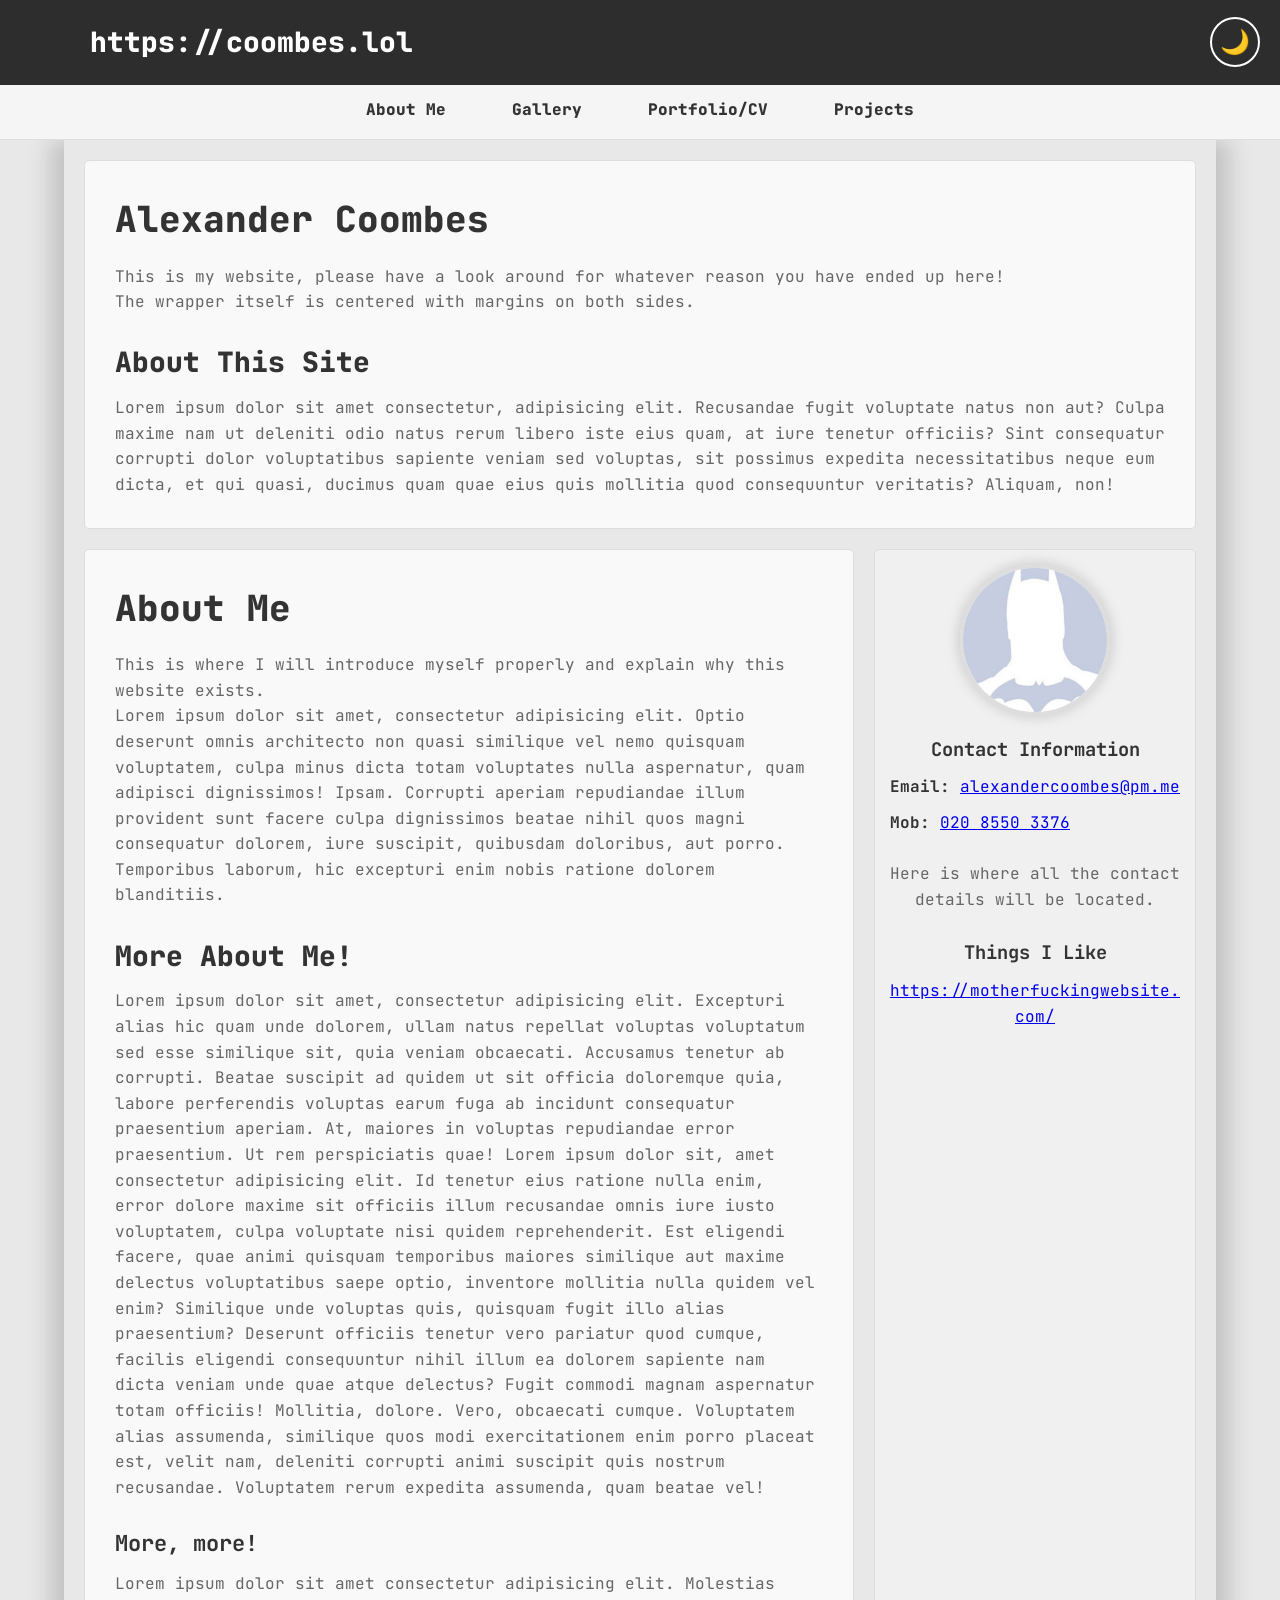
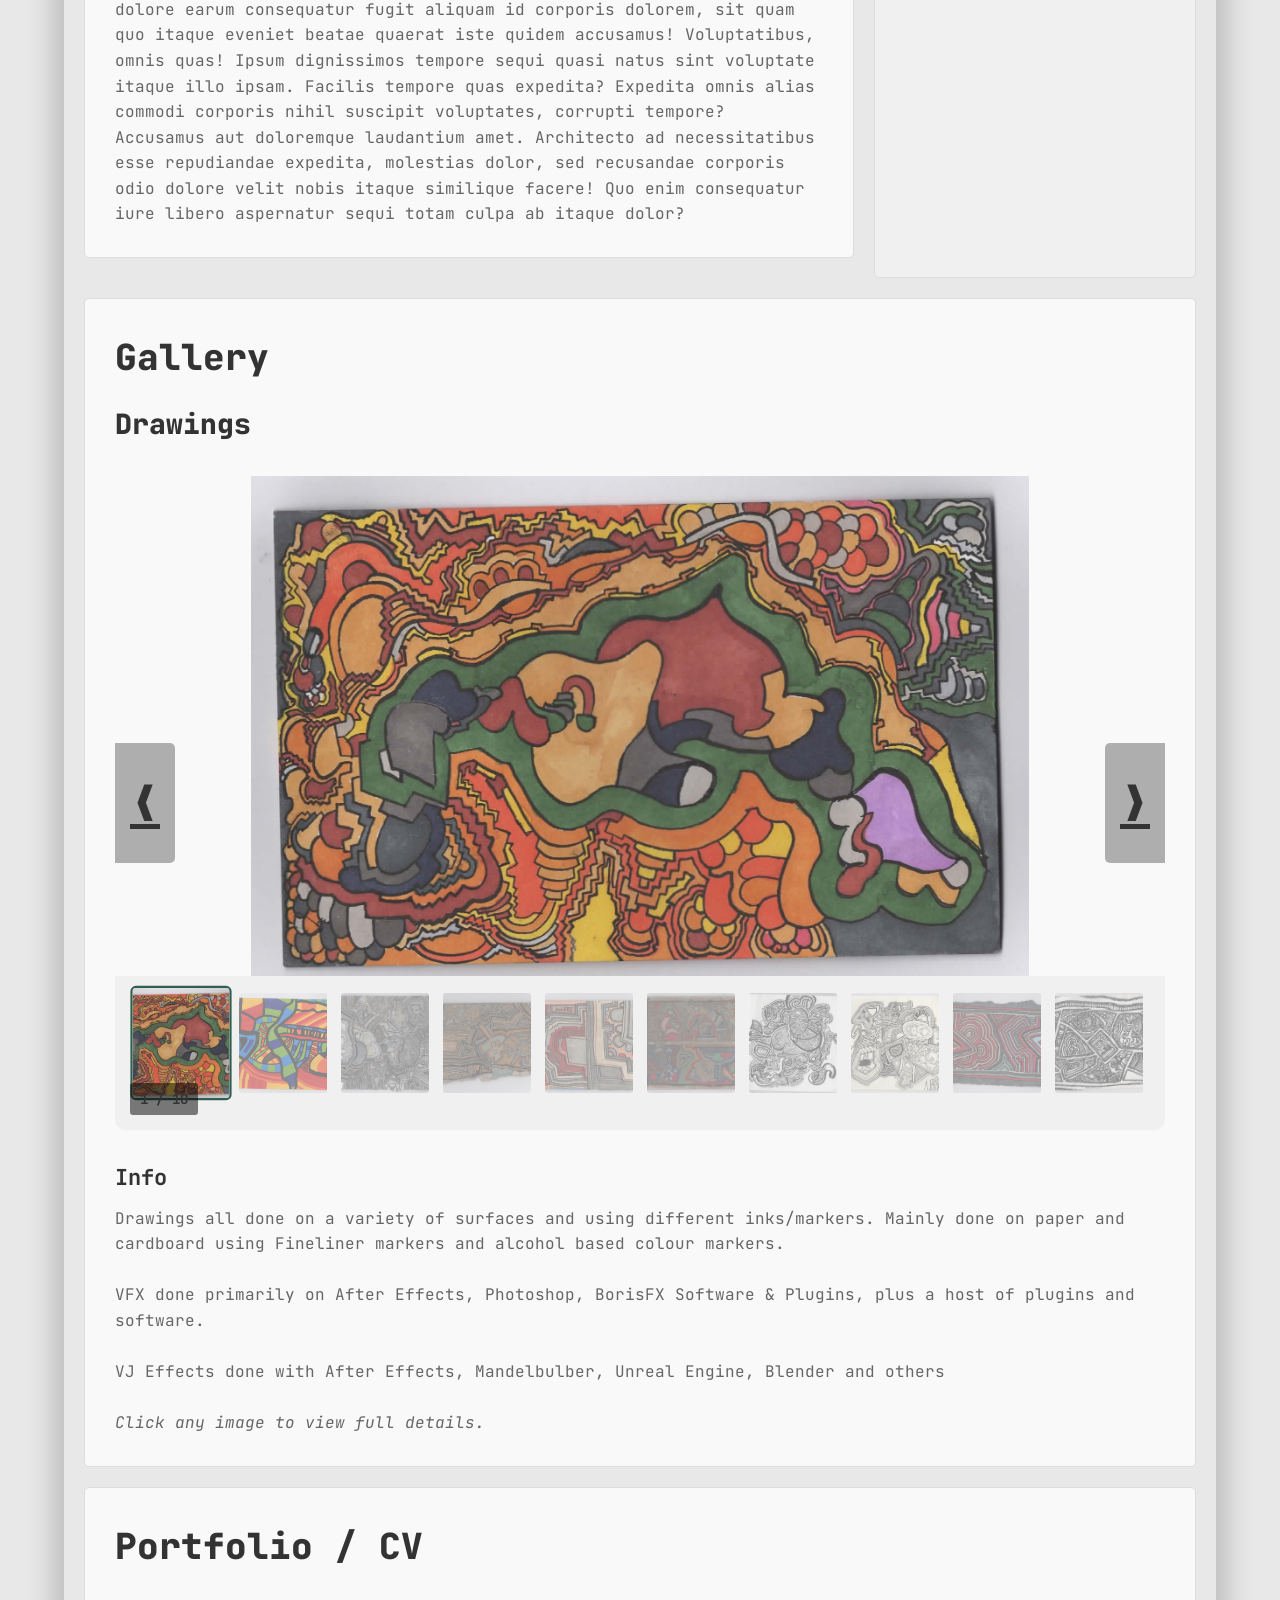
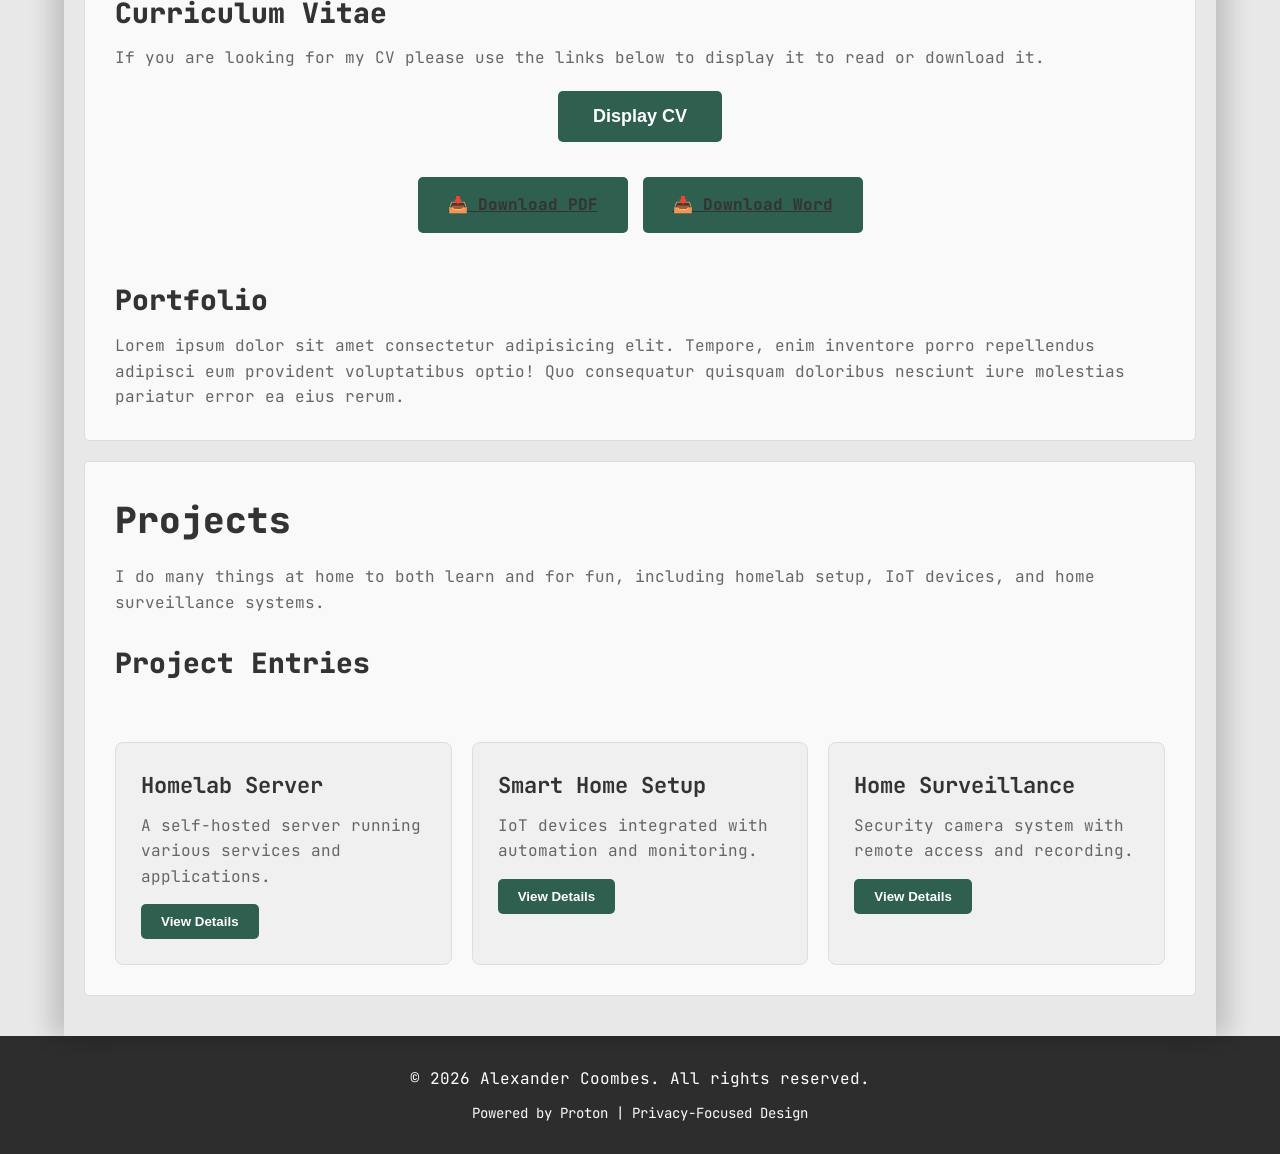
==== index.html @ ad07634c "initial-commit" ====
<!DOCTYPE html>
<html lang="en">
<head>
  <meta charset="UTF-8">
  <meta name="viewport" content="width=device-width, initial-scale=1.0">
  <meta name="description" content="Personal website of Alexander Coombes showcasing artwork, projects, and portfolio">
  <title>www.coombes.lol</title>
  
  <!-- External Stylesheet -->
  <link rel="stylesheet" href="stylesheet.css">
  
  <!-- Google Fonts -->
  <link rel="preconnect" href="https://fonts.googleapis.com">
  <link rel="preconnect" href="https://fonts.gstatic.com" crossorigin>
  <link href="https://fonts.googleapis.com/css2?family=JetBrains+Mono:wght@400;700&display=swap" rel="stylesheet">
</head>
<body class="light-theme">

  <!-- Full-width Header (Always Visible) -->
<header class="header" id="header">
  <a href="#" class="site-title">https://coombes.lol</a>
  
  <!-- Dark Mode Toggle Button -->
  <button id="theme-toggle" class="theme-toggle" aria-label="Toggle dark mode" type="button">
    <span class="toggle-icon" role="img" aria-label="Current theme indicator">🌙</span>
  </button>
</header>

  <!-- Navigation Bar (Always Visible) -->
  <nav class="navbar" aria-label="Main navigation">
    <div class="navbar-wrapper">
      <a href="#about-me" class="nav-link active" aria-current="page">About Me</a>
      <a href="#gallery" class="nav-link">Gallery</a>
      <a href="#portfolio-cv" class="nav-link">Portfolio/CV</a>
      <a href="#projects" class="nav-link">Projects</a>
    </div>
  </nav>

  <!-- Wrapper Container (Controls Width) -->
  <div class="wrapper">
    
    <!-- Content Section 1 -->
    <section class="content-section" id="intro">
      <h2>Alexander Coombes</h2>
      <p>This is my website, please have a look around for whatever reason you have ended up here!</p>
      <p>The wrapper itself is centered with margins on both sides.</p>
      <br>
      <h3>About This Site</h3>
      <p>Lorem ipsum dolor sit amet consectetur, adipisicing elit. Recusandae fugit voluptate natus non aut? Culpa maxime nam ut deleniti odio natus rerum libero iste eius quam, at iure tenetur officiis?
      Sint consequatur corrupti dolor voluptatibus sapiente veniam sed voluptas, sit possimus expedita necessitatibus neque eum dicta, et qui quasi, ducimus quam quae eius quis mollitia quod consequuntur veritatis? Aliquam, non!</p>
    </section>

    <!-- Sidebar + Content Grid - Equal Height Columns -->
    <div class="sidebar-container">
      <div class="row-stretch">
        <div class="main-content">
          <section class="content-section" id="about-me">
            <h2>About Me</h2>
            <p>This is where I will introduce myself properly and explain why this website exists.</p>
            <p>Lorem ipsum dolor sit amet, consectetur adipisicing elit. Optio deserunt omnis architecto non quasi similique vel nemo quisquam voluptatem, culpa minus dicta totam voluptates nulla aspernatur, quam adipisci dignissimos! Ipsam.
            Corrupti aperiam repudiandae illum provident sunt facere culpa dignissimos beatae nihil quos magni consequatur dolorem, iure suscipit, quibusdam doloribus, aut porro. Temporibus laborum, hic excepturi enim nobis ratione dolorem blanditiis.</p>
            <br>
            <h3>More About Me!</h3>
            <p>Lorem ipsum dolor sit amet, consectetur adipisicing elit. Excepturi alias hic quam unde dolorem, ullam natus repellat voluptas voluptatum sed esse similique sit, quia veniam obcaecati. Accusamus tenetur ab corrupti.
            Beatae suscipit ad quidem ut sit officia doloremque quia, labore perferendis voluptas earum fuga ab incidunt consequatur praesentium aperiam. At, maiores in voluptas repudiandae error praesentium. Ut rem perspiciatis quae! Lorem ipsum dolor sit, amet consectetur adipisicing elit. Id tenetur eius ratione nulla enim, error dolore maxime sit officiis illum recusandae omnis iure iusto voluptatem, culpa voluptate nisi quidem reprehenderit.
            Est eligendi facere, quae animi quisquam temporibus maiores similique aut maxime delectus voluptatibus saepe optio, inventore mollitia nulla quidem vel enim? Similique unde voluptas quis, quisquam fugit illo alias praesentium?
            Deserunt officiis tenetur vero pariatur quod cumque, facilis eligendi consequuntur nihil illum ea dolorem sapiente nam dicta veniam unde quae atque delectus? Fugit commodi magnam aspernatur totam officiis! Mollitia, dolore.
            Vero, obcaecati cumque. Voluptatem alias assumenda, similique quos modi exercitationem enim porro placeat est, velit nam, deleniti corrupti animi suscipit quis nostrum recusandae. Voluptatem rerum expedita assumenda, quam beatae vel!</p>
            <br>
            <h4>More, more!</h4>
            <p>Lorem ipsum dolor sit amet consectetur adipisicing elit. Molestias dolore earum consequatur fugit aliquam id corporis dolorem, sit quam quo itaque eveniet beatae quaerat iste quidem accusamus! Voluptatibus, omnis quas!
            Ipsum dignissimos tempore sequi quasi natus sint voluptate itaque illo ipsam. Facilis tempore quas expedita? Expedita omnis alias commodi corporis nihil suscipit voluptates, corrupti tempore? Accusamus aut doloremque laudantium amet.
            Architecto ad necessitatibus esse repudiandae expedita, molestias dolor, sed recusandae corporis odio dolore velit nobis itaque similique facere! Quo enim consequatur iure libero aspernatur sequi totam culpa ab itaque dolor?</p>
          </section>
        </div>
        
        <aside class="sidebar" aria-label="Sidebar with contact information">
          <!-- Profile Picture -->
          <div class="profile-picture-container">
            <img src="img/profilepic.jpg" alt="Alexander Coombes Profile Picture" class="profile-picture">
          </div>
          
          <h3>Contact Information</h3>
          <div class="contact-info">
            <div class="contact-item">
              <span class="contact-label">Email:</span>
              <a href="mailto:alexandercoombes@pm.me">alexandercoombes@pm.me</a>
            </div>
            <div class="contact-item">
              <span class="contact-label">Mob:</span>
              <a href="tel:+442085503376">020 8550 3376</a>
            </div>
          </div>
          <br>
          <p>Here is where all the contact details will be located.</p>
          <br>
          <h3>Things I Like</h3>
          <div class="likes-item">
            <a href="https://motherfuckingwebsite.com/" target="_blank" rel="noopener noreferrer">https://motherfuckingwebsite.com/</a>
          </div>
        </aside>
      </div>
    </div>

<!-- Gallery Section -->
<section class="content-section" id="gallery">
  <h2>Gallery</h2>
  <h3>Drawings</h3>
  
  <!-- Slideshow Container -->
  <div class="slideshow-container" role="region" aria-label="Image slideshow" tabindex="0">
    <!-- Navigation Arrows -->
    <a class="prev" onclick="changeSlide(-1)" aria-label="Previous slide" role="button">❮</a>
    <a class="next" onclick="changeSlide(1)" aria-label="Next slide" role="button">❯</a>
    
    <!-- Slides - Clickable -->
    <div class="slides">
      <div class="slide" onclick="openGalleryModal('gallery1')" role="button" tabindex="0" aria-label="View artwork 1">
        <img src="img/art/first-01.jpg" alt="Artwork 1" class="clickable-image">
      </div>
      <div class="slide" onclick="openGalleryModal('gallery2')" role="button" tabindex="0" aria-label="View artwork 2">
        <img src="img/art/first-02.jpg" alt="Artwork 2" class="clickable-image">
      </div>
      <div class="slide" onclick="openGalleryModal('gallery3')" role="button" tabindex="0" aria-label="View artwork 3">
        <img src="img/art/first-03.jpg" alt="Artwork 3" class="clickable-image">
      </div>
      <div class="slide" onclick="openGalleryModal('gallery4')" role="button" tabindex="0" aria-label="View artwork 4">
        <img src="img/art/first-04.jpg" alt="Artwork 4" class="clickable-image">
      </div>
      <div class="slide" onclick="openGalleryModal('gallery5')" role="button" tabindex="0" aria-label="View artwork 5">
        <img src="img/art/first-05.jpg" alt="Artwork 5" class="clickable-image">
      </div>
      <div class="slide" onclick="openGalleryModal('gallery6')" role="button" tabindex="0" aria-label="View artwork 6">
        <img src="img/art/first-06.jpg" alt="Artwork 6" class="clickable-image">
      </div>
      <div class="slide" onclick="openGalleryModal('gallery7')" role="button" tabindex="0" aria-label="View artwork 7">
        <img src="img/art/first-07.jpg" alt="Artwork 7" class="clickable-image">
      </div>
      <div class="slide" onclick="openGalleryModal('gallery8')" role="button" tabindex="0" aria-label="View artwork 8">
        <img src="img/art/first-08.jpg" alt="Artwork 8" class="clickable-image">
      </div>
      <div class="slide" onclick="openGalleryModal('gallery9')" role="button" tabindex="0" aria-label="View artwork 9">
        <img src="img/art/first-09.jpg" alt="Artwork 9" class="clickable-image">
      </div>
      <div class="slide" onclick="openGalleryModal('gallery10')" role="button" tabindex="0" aria-label="View artwork 10">
        <img src="img/art/first-10.jpg" alt="Artwork 10" class="clickable-image">
      </div>
    </div>
    
    <!-- Thumbnail Navigation -->
    <div class="thumbnails" role="tablist" aria-label="Slide thumbnails">
      <div class="thumbnail active" onclick="currentSlide(1)" role="tab" aria-selected="true" aria-label="Thumbnail 1"><img src="img/art/first-01.jpg" alt="Artwork 1 thumbnail"></div>
      <div class="thumbnail" onclick="currentSlide(2)" role="tab" aria-selected="false" aria-label="Thumbnail 2"><img src="img/art/first-02.jpg" alt="Artwork 2 thumbnail"></div>
      <div class="thumbnail" onclick="currentSlide(3)" role="tab" aria-selected="false" aria-label="Thumbnail 3"><img src="img/art/first-03.jpg" alt="Artwork 3 thumbnail"></div>
      <div class="thumbnail" onclick="currentSlide(4)" role="tab" aria-selected="false" aria-label="Thumbnail 4"><img src="img/art/first-04.jpg" alt="Artwork 4 thumbnail"></div>
      <div class="thumbnail" onclick="currentSlide(5)" role="tab" aria-selected="false" aria-label="Thumbnail 5"><img src="img/art/first-05.jpg" alt="Artwork 5 thumbnail"></div>
      <div class="thumbnail" onclick="currentSlide(6)" role="tab" aria-selected="false" aria-label="Thumbnail 6"><img src="img/art/first-06.jpg" alt="Artwork 6 thumbnail"></div>
      <div class="thumbnail" onclick="currentSlide(7)" role="tab" aria-selected="false" aria-label="Thumbnail 7"><img src="img/art/first-07.jpg" alt="Artwork 7 thumbnail"></div>
      <div class="thumbnail" onclick="currentSlide(8)" role="tab" aria-selected="false" aria-label="Thumbnail 8"><img src="img/art/first-08.jpg" alt="Artwork 8 thumbnail"></div>
      <div class="thumbnail" onclick="currentSlide(9)" role="tab" aria-selected="false" aria-label="Thumbnail 9"><img src="img/art/first-09.jpg" alt="Artwork 9 thumbnail"></div>
      <div class="thumbnail" onclick="currentSlide(10)" role="tab" aria-selected="false" aria-label="Thumbnail 10"><img src="img/art/first-10.jpg" alt="Artwork 10 thumbnail"></div>
    </div>
    
    <!-- Slide Counter -->
    <div class="slide-counter" aria-live="polite">1 / 10</div>
  </div>

  <h4>Info</h4>
  <p>Drawings all done on a variety of surfaces and using different inks/markers. Mainly done on paper and cardboard using Fineliner markers and alcohol based colour markers.</p>
  <br>
  <p>VFX done primarily on After Effects, Photoshop, BorisFX Software & Plugins, plus a host of plugins and software.</p>
  <br>
  <p>VJ Effects done with After Effects, Mandelbulber, Unreal Engine, Blender and others</p>
  <br>
  <p><em>Click any image to view full details.</em></p>

<!-- Individual Gallery Modals - One for Each Image -->

<!-- Gallery 1 Modal -->
<div id="gallery1-modal" class="project-modal" role="dialog" aria-modal="true" aria-labelledby="gallery1-title" aria-describedby="gallery1-desc">
  <div class="project-modal-content">
    <span class="project-modal-close" onclick="closeGalleryModal('gallery1')" aria-label="Close gallery modal">&times;</span>
    <div class="project-modal-body">
      <div class="gallery-modal-image">
        <img src="img/art/first-01.jpg" alt="Artwork 1">
      </div>
      <div class="gallery-modal-info">
        <h2 id="gallery1-title">Artwork Title 1</h2>
        <p id="gallery1-desc">Description of artwork 1 goes here. Created using fineliner markers on paper. Describe the technique, inspiration, and materials used for this piece.</p>
      </div>
    </div>
  </div>
</div>

<!-- Gallery 2 Modal -->
<div id="gallery2-modal" class="project-modal" role="dialog" aria-modal="true" aria-labelledby="gallery2-title" aria-describedby="gallery2-desc">
  <div class="project-modal-content">
    <span class="project-modal-close" onclick="closeGalleryModal('gallery2')" aria-label="Close gallery modal">&times;</span>
    <div class="project-modal-body">
      <div class="gallery-modal-image">
        <img src="img/art/first-02.jpg" alt="Artwork 2">
      </div>
      <div class="gallery-modal-info">
        <h2 id="gallery2-title">Artwork Title 2</h2>
        <p id="gallery2-desc">Description of artwork 2 goes here. Created using fineliner markers on paper. Describe the technique, inspiration, and materials used for this piece.</p>
      </div>
    </div>
  </div>
</div>

<!-- Gallery 3 Modal -->
<div id="gallery3-modal" class="project-modal" role="dialog" aria-modal="true" aria-labelledby="gallery3-title" aria-describedby="gallery3-desc">
  <div class="project-modal-content">
    <span class="project-modal-close" onclick="closeGalleryModal('gallery3')" aria-label="Close gallery modal">&times;</span>
    <div class="project-modal-body">
      <div class="gallery-modal-image">
        <img src="img/art/first-03.jpg" alt="Artwork 3">
      </div>
      <div class="gallery-modal-info">
        <h2 id="gallery3-title">Artwork Title 3</h2>
        <p id="gallery3-desc">Description of artwork 3 goes here. Created using fineliner markers on paper. Describe the technique, inspiration, and materials used for this piece.</p>
      </div>
    </div>
  </div>
</div>

<!-- Gallery 4 Modal -->
<div id="gallery4-modal" class="project-modal" role="dialog" aria-modal="true" aria-labelledby="gallery4-title" aria-describedby="gallery4-desc">
  <div class="project-modal-content">
    <span class="project-modal-close" onclick="closeGalleryModal('gallery4')" aria-label="Close gallery modal">&times;</span>
    <div class="project-modal-body">
      <div class="gallery-modal-image">
        <img src="img/art/first-04.jpg" alt="Artwork 4">
      </div>
      <div class="gallery-modal-info">
        <h2 id="gallery4-title">Artwork Title 4</h2>
        <p id="gallery4-desc">Description of artwork 4 goes here. Created using fineliner markers on paper. Describe the technique, inspiration, and materials used for this piece.</p>
      </div>
    </div>
  </div>
</div>

<!-- Gallery 5 Modal -->
<div id="gallery5-modal" class="project-modal" role="dialog" aria-modal="true" aria-labelledby="gallery5-title" aria-describedby="gallery5-desc">
  <div class="project-modal-content">
    <span class="project-modal-close" onclick="closeGalleryModal('gallery5')" aria-label="Close gallery modal">&times;</span>
    <div class="project-modal-body">
      <div class="gallery-modal-image">
        <img src="img/art/first-05.jpg" alt="Artwork 5">
      </div>
      <div class="gallery-modal-info">
        <h2 id="gallery5-title">Artwork Title 5</h2>
        <p id="gallery5-desc">Description of artwork 5 goes here. Created using fineliner markers on paper. Describe the technique, inspiration, and materials used for this piece.</p>
      </div>
    </div>
  </div>
</div>

<!-- Gallery 6 Modal -->
<div id="gallery6-modal" class="project-modal" role="dialog" aria-modal="true" aria-labelledby="gallery6-title" aria-describedby="gallery6-desc">
  <div class="project-modal-content">
    <span class="project-modal-close" onclick="closeGalleryModal('gallery6')" aria-label="Close gallery modal">&times;</span>
    <div class="project-modal-body">
      <div class="gallery-modal-image">
        <img src="img/art/first-06.jpg" alt="Artwork 6">
      </div>
      <div class="gallery-modal-info">
        <h2 id="gallery6-title">Artwork Title 6</h2>
        <p id="gallery6-desc">Description of artwork 6 goes here. Created using fineliner markers on paper. Describe the technique, inspiration, and materials used for this piece.</p>
      </div>
    </div>
  </div>
</div>

<!-- Gallery 7 Modal -->
<div id="gallery7-modal" class="project-modal" role="dialog" aria-modal="true" aria-labelledby="gallery7-title" aria-describedby="gallery7-desc">
  <div class="project-modal-content">
    <span class="project-modal-close" onclick="closeGalleryModal('gallery7')" aria-label="Close gallery modal">&times;</span>
    <div class="project-modal-body">
      <div class="gallery-modal-image">
        <img src="img/art/first-07.jpg" alt="Artwork 7">
      </div>
      <div class="gallery-modal-info">
        <h2 id="gallery7-title">Artwork Title 7</h2>
        <p id="gallery7-desc">Description of artwork 7 goes here. Created using fineliner markers on paper. Describe the technique, inspiration, and materials used for this piece.</p>
      </div>
    </div>
  </div>
</div>

<!-- Gallery 8 Modal -->
<div id="gallery8-modal" class="project-modal" role="dialog" aria-modal="true" aria-labelledby="gallery8-title" aria-describedby="gallery8-desc">
  <div class="project-modal-content">
    <span class="project-modal-close" onclick="closeGalleryModal('gallery8')" aria-label="Close gallery modal">&times;</span>
    <div class="project-modal-body">
      <div class="gallery-modal-image">
        <img src="img/art/first-08.jpg" alt="Artwork 8">
      </div>
      <div class="gallery-modal-info">
        <h2 id="gallery8-title">Artwork Title 8</h2>
        <p id="gallery8-desc">Description of artwork 8 goes here. Created using fineliner markers on paper. Describe the technique, inspiration, and materials used for this piece.</p>
      </div>
    </div>
  </div>
</div>

<!-- Gallery 9 Modal -->
<div id="gallery9-modal" class="project-modal" role="dialog" aria-modal="true" aria-labelledby="gallery9-title" aria-describedby="gallery9-desc">
  <div class="project-modal-content">
    <span class="project-modal-close" onclick="closeGalleryModal('gallery9')" aria-label="Close gallery modal">&times;</span>
    <div class="project-modal-body">
      <div class="gallery-modal-image">
        <img src="img/art/first-09.jpg" alt="Artwork 9">
      </div>
      <div class="gallery-modal-info">
        <h2 id="gallery9-title">Artwork Title 9</h2>
        <p id="gallery9-desc">Description of artwork 9 goes here. Created using fineliner markers on paper. Describe the technique, inspiration, and materials used for this piece.</p>
      </div>
    </div>
  </div>
</div>

<!-- Gallery 10 Modal -->
<div id="gallery10-modal" class="project-modal" role="dialog" aria-modal="true" aria-labelledby="gallery10-title" aria-describedby="gallery10-desc">
  <div class="project-modal-content">
    <span class="project-modal-close" onclick="closeGalleryModal('gallery10')" aria-label="Close gallery modal">&times;</span>
    <div class="project-modal-body">
      <div class="gallery-modal-image">
        <img src="img/art/first-10.jpg" alt="Artwork 10">
      </div>
      <div class="gallery-modal-info">
        <h2 id="gallery10-title">Artwork Title 10</h2>
        <p id="gallery10-desc">Description of artwork 10 goes here. Created using fineliner markers on paper. Describe the technique, inspiration, and materials used for this piece.</p>
      </div>
    </div>
  </div>
</div>

</section>


<!-- Portfolio/CV Section - CONSISTENT HEADINGS -->
<section class="content-section" id="portfolio-cv">
  <h2>Portfolio / CV</h2>
  <h3>Curriculum Vitae</h3>
  <p>If you are looking for my CV please use the links below to display it to read or download it.</p>

  <div class="cv-introduction">
      <!-- Modal Overlay -->
      <div id="cv-modal" class="modal" role="dialog" aria-modal="true" aria-labelledby="cv-title" aria-describedby="cv-desc">
        <div class="modal-content">
          <span class="modal-close" onclick="closeCVModal()" aria-label="Close CV modal">&times;</span>
          <iframe src="documents/mockCV.pdf" type="application/pdf" title="Alexander Coombes CV" aria-label="CV document viewer"></iframe>
        </div>
      </div>
    
      <button class="preview-btn" onclick="openCVModal()" type="button" aria-label="Open CV preview">Display CV</button>
      
      <div class="download-options">
        <a href="documents/mockCV.pdf" class="download-btn" download="Alexander_Coombes_CV.pdf" aria-label="Download CV as PDF">
          📥 Download PDF
        </a>
        <a href="documents/mockCV.docx" class="download-btn" download="Alexander_Coombes_CV.docx" aria-label="Download CV as Word document">
          📥 Download Word
        </a>
      </div>
  </div>

  <br>
  <h3>Portfolio</h3>
  <p>Lorem ipsum dolor sit amet consectetur adipisicing elit. Tempore, enim inventore porro repellendus adipisci eum provident voluptatibus optio! Quo consequatur quisquam doloribus nesciunt iure molestias pariatur error ea eius rerum.</p>
</section>


<!-- Projects Section -->
<section class="content-section" id="projects">
  <h2>Projects</h2>
  <p>I do many things at home to both learn and for fun, including homelab setup, IoT devices, and home surveillance systems.</p>
  <br>
  
  <h3>Project Entries</h3>
  <br>
  
  <!-- Project 1 -->
  <div class="project-list">
    <article class="project-item">
      <h4>Homelab Server</h4>
      <p>A self-hosted server running various services and applications.</p>
      <button class="popup-trigger" data-project="project1" type="button" aria-label="View Homelab Server project details">View Details</button>
    </article>
    
    <!-- Project 2 -->
    <article class="project-item">
      <h4>Smart Home Setup</h4>
      <p>IoT devices integrated with automation and monitoring.</p>
      <button class="popup-trigger" data-project="project2" type="button" aria-label="View Smart Home Setup project details">View Details</button>
    </article>
    
    <!-- Project 3 -->
    <article class="project-item">
      <h4>Home Surveillance</h4>
      <p>Security camera system with remote access and recording.</p>
      <button class="popup-trigger" data-project="project3" type="button" aria-label="View Home Surveillance project details">View Details</button>
    </article>
  </div>

  <!-- Project Modals (Hidden by default) -->
  
  <!-- Project 1 Modal -->
  <div id="project1-modal" class="project-modal" role="dialog" aria-modal="true" aria-labelledby="project1-title" aria-describedby="project1-desc">
    <div class="project-modal-content">
      <span class="project-modal-close" onclick="closeProjectModal('project1')" aria-label="Close project modal">&times;</span>
      <div class="project-modal-body">
        <h2 id="project1-title">Homelab Server</h2>
        <div class="project-meta">
          <span class="project-status active" aria-label="Status: Active">Active</span>
          <span class="project-date" aria-label="Started January 2025">Started: Jan 2025</span>
        </div>
        
        <div class="project-images">
          <img src="img/projects/homelab-01.jpg" alt="Homelab Rack View">
        </div>
        
        <div class="project-details">
          <h3>Description</h3>
          <p>A comprehensive homelab setup featuring multiple virtual machines, Docker containers, and network services.</p>
          
          <h3>Tech Stack</h3>
          <div class="tech-tags" aria-label="Technologies used">
            <span class="tag">Proxmox</span>
            <span class="tag">Docker</span>
            <span class="tag">Pi-hole</span>
            <span class="tag">TrueNAS</span>
            <span class="tag">Unraid</span>
          </div>
          
          <h3>Hardware</h3>
          <ul>
            <li>CPU: Intel i7-8700</li>
            <li>RAM: 64GB DDR4</li>
            <li>Storage: 24TB NAS Array</li>
          </ul>
          
          <a href="#" class="project-link" aria-label="Read full blog post about Homelab Server">Read Full Blog Post →</a>
        </div>
      </div>
    </div>
  </div>

  <!-- Project 2 Modal -->
  <div id="project2-modal" class="project-modal" role="dialog" aria-modal="true" aria-labelledby="project2-title" aria-describedby="project2-desc">
    <div class="project-modal-content">
      <span class="project-modal-close" onclick="closeProjectModal('project2')" aria-label="Close project modal">&times;</span>
      <div class="project-modal-body">
        <h2 id="project2-title">Smart Home Setup</h2>
        <div class="project-meta">
          <span class="project-status active" aria-label="Status: Active">Active</span>
          <span class="project-date" aria-label="Started March 2025">Started: Mar 2025</span>
        </div>
        <!-- Similar structure as above -->
        <p id="project2-desc">Full project details here...</p>
      </div>
    </div>
  </div>

  <!-- Project 3 Modal -->
  <div id="project3-modal" class="project-modal" role="dialog" aria-modal="true" aria-labelledby="project3-title" aria-describedby="project3-desc">
    <div class="project-modal-content">
      <span class="project-modal-close" onclick="closeProjectModal('project3')" aria-label="Close project modal">&times;</span>
      <div class="project-modal-body">
        <h2 id="project3-title">Home Surveillance</h2>
        <div class="project-meta">
          <span class="project-status active" aria-label="Status: Active">Active</span>
          <span class="project-date" aria-label="Started June 2025">Started: Jun 2025</span>
        </div>
        <!-- Similar structure as above -->
        <p id="project3-desc">Full project details here...</p>
      </div>
    </div>
  </div>
</section>

  </div>

  <!-- Full-width Footer -->
  <footer class="footer">
    <p>&copy; 2026 Alexander Coombes. All rights reserved.</p>
    <p class="footer-subtext">Powered by Proton | Privacy-Focused Design</p>
  </footer>

  <!-- Theme Toggle Script -->
  <script src="script.js"></script>
</body>
</html>
---- stylesheet.css ----
/* ============================================
   CSS CUSTOM PROPERTIES FOR THEMING
============================================ */
:root {
  --bg-body: #e8e8e8;
  --bg-primary: #f9f9f9;
  --bg-secondary: #f0f0f0;
  --bg-navbar: #f5f5f5;
  --text-primary: #333333;
  --text-secondary: #666666;
  --accent: #2F5F4F; /* Dark Slate Green */
  --header-bg: #2d2d2d;
  --header-text: #ffffff;
  --footer-bg: #2d2d2d;
  --footer-text: #ffffff;
  --border-color: #dddddd;
  --shadow-glow: rgba(0, 0, 0, 0.15);
  --profile-glow: rgba(0, 0, 0, 0.2);
}

.dark-theme {
  --bg-body: #121212;
  --bg-primary: #2d2d2d;
  --bg-secondary: #252525;
  --bg-navbar: #1a1a1a;
  --text-primary: #e0e0e0;
  --text-secondary: #aaaaaa;
  --accent: #4FAF8F; /* Lighter slate green for dark mode */
  --header-bg: #0d0d0d;
  --header-text: #ffffff;
  --footer-bg: #0d0d0d;
  --footer-text: #ffffff;
  --border-color: #444444;
  --shadow-glow: rgba(0, 0, 0, 0.5);
  --profile-glow: rgba(255, 255, 255, 0.1);
}

/* ============================================
   RESET & GLOBAL STYLES
============================================ */
* {
  margin: 0;
  padding: 0;
  box-sizing: border-box;
}

/* Scoped transitions for better performance */
body, .content-section, .sidebar, .navbar, .header, .footer,
.nav-link, .theme-toggle, .preview-btn, .download-btn, .popup-trigger,
.slide, .thumbnail, .profile-picture, .project-item,
.modal, .project-modal, .project-modal-close, .tag {
  transition: background-color 0.3s ease, color 0.3s ease, border-color 0.3s ease, transform 0.3s ease, box-shadow 0.3s ease, opacity 0.3s ease;
}

html {
  scroll-behavior: smooth;
}

body {
  font-family: 'JetBrains Mono', monospace;
  line-height: 1.6;
  color: var(--text-primary);
  background-color: var(--bg-body);
  min-height: 100vh;
  display: flex;
  flex-direction: column;
}

/* ============================================
   TYPOGRAPHY
============================================ */
.content-section h2 {
  color: var(--text-primary);
  margin-bottom: 15px;
  font-size: 36px;
  font-weight: 900;
}

.content-section h3 {
  color: var(--text-primary);
  margin-bottom: 10px;
  font-size: 28px;
  font-weight: 900;
}

.content-section h4 {
  color: var(--text-primary);
  margin-bottom: 10px;
  font-size: 22px;
  font-weight: 700;
}

.content-section p {
  color: var(--text-secondary);
}

.content-section a {
  color: #333333;
  font-weight: 700;
  text-decoration: underline;
}

body.dark-theme .content-section a {
  color: #e0e0e0;
}

.content-section a:hover {
  color: var(--accent);
  text-decoration: none;
}

/* Contact info styling */
.contact-info {
  display: flex;
  flex-direction: column;
  gap: 10px;
}

.contact-item {
  display: flex;
  gap: 10px;
  align-items: center;
}

.contact-label {
  font-weight: 700;
  color: var(--text-primary);
}

.likes-item a {
  display: inline-block;
  word-break: break-all;
}

/* ============================================
   HEADER
============================================ */
.header {
  background-color: var(--header-bg);
  color: var(--header-text);
  padding: 20px 90px;
  width: 100%;
  position: fixed;
  top: 0;
  left: 0;
  z-index: 1000;
  display: flex;
  justify-content: left;
  align-items: center;
  text-align: center;
  font-weight: 900;
}

.site-title {
  color: var(--header-text);
  font-size: 28px;
  font-weight: 900;
  text-decoration: none;
  cursor: pointer;
}

.site-title:hover,
.site-title:focus {
  color: var(--header-text);
  outline: none;
}

.theme-toggle {
  position: absolute;
  right: 20px;
  background-color: transparent;
  border: 2px solid var(--header-text);
  border-radius: 50%;
  width: 50px;
  height: 50px;
  cursor: pointer;
  font-size: 24px;
  display: flex;
  justify-content: center;
  align-items: center;
}

.theme-toggle:hover {
  background-color: var(--header-text);
  color: var(--header-bg);
  transform: scale(1.1);
}

.theme-toggle:focus {
  outline: 3px solid var(--accent);
  outline-offset: 2px;
}

/* ============================================
   NAVIGATION BAR
============================================ */
.navbar {
  background-color: var(--bg-navbar);
  border-bottom: 1px solid var(--border-color);
  height: 70px;
  padding: 10px 0;
  width: 100%;
  position: fixed;
  top: 70px;
  z-index: 999;
}

.navbar-wrapper {
  max-width: 1200px;
  width: 90%;
  margin: 0 auto;
  display: flex;
  justify-content: center;
  flex-wrap: wrap;
}

.nav-link {
  color: #333333;
  height: 50px;
  padding: 10px 28px;
  text-decoration: none;
  border-radius: 5px;
  font-weight: 900;
  margin: 5px;
  display: flex;
  align-items: center;
  justify-content: center;
  line-height: 1;
}

body.dark-theme .nav-link {
  color: #e0e0e0;
}

.nav-link:hover {
  background-color: var(--accent);
  color: #ffffff;
}

.nav-link.active {
  background-color: var(--accent);
  color: #f9fbf9;
}

body.dark-theme .nav-link.active {
  color: #000000;
  background-color: var(--accent);
}

/* ============================================
   WRAPPER & LAYOUT
============================================ */
.wrapper {
  max-width: 1200px;
  width: 90%;
  margin: 0 auto;
  padding: 20px;
  flex: 1;
  position: relative;
  box-shadow: 
    -15px 0 20px 0 var(--shadow-glow),
    15px 0 20px 0 var(--shadow-glow);
  margin-top: 140px;
}

.content-section {
  background-color: var(--bg-primary);
  padding: 30px;
  margin-bottom: 20px;
  border-radius: 5px;
  border: 1px solid var(--border-color);
  scroll-margin-top: 140px;
}

.sidebar-container {
  margin-bottom: 20px;
}

.row-stretch {
  display: flex;
  gap: 20px;
  align-items: stretch;
}

.main-content {
  flex: 3;
}

/* ============================================
   SIDEBAR
============================================ */
.sidebar {
  flex: 1;
  background-color: var(--bg-secondary);
  padding: 15px;
  border-radius: 5px;
  border: 1px solid var(--border-color);
  min-height: 100%;
  align-items: center;
  text-align: center;
}

.sidebar h3 {
  color: var(--text-primary);
  margin-bottom: 10px;
}

.sidebar h5 {
  color: var(--text-secondary);
  margin-bottom: 5px;
}

.sidebar p {
  color: var(--text-secondary);
}

.profile-picture-container {
  display: flex;
  justify-content: center;
  margin-bottom: 20px;
}

.profile-picture {
  width: 150px;
  height: 150px;
  border-radius: 50%;
  object-fit: cover;
  border: 3px solid var(--border-color);
  box-shadow: 0 0 15px 0 var(--profile-glow);
}

.profile-picture:hover {
  transform: scale(1.1);
  box-shadow: 0 0 20px 0 rgba(0, 0, 0, 0.3);
}

/* ============================================
   FOOTER
============================================ */
.footer {
  background-color: var(--footer-bg);
  color: var(--footer-text);
  padding: 30px 0;
  text-align: center;
  width: 100%;
  margin-top: auto;
}

.footer-subtext {
  margin-top: 10px;
  font-size: 14px;
  color: #f9fbf9;
}

/* ============================================
   SLIDESHOW
============================================ */
.slideshow-container {
  position: relative;
  margin: 30px 0;
  border-radius: 10px;
  overflow: hidden;
  background-color: var(--bg-secondary);
  padding-bottom: 20px;
}

.slides {
  position: relative;
  width: 100%;
  height: 500px;
  overflow: hidden;
}

.slide {
  position: absolute;
  top: 0;
  left: 0;
  width: 100%;
  height: 100%;
  opacity: 0;
  cursor: pointer;
  z-index: 1;
}

.slide.active {
  opacity: 1;
  z-index: 5;
}

.slide img {
  width: 100%;
  height: 100%;
  object-fit: contain;
  background-color: var(--bg-primary);
  pointer-events: auto;
}

.prev, .next {
  position: absolute;
  top: 50%;
  transform: translateY(-50%);
  font-size: 50px;
  color: var(--text-primary);
  background-color: rgba(0, 0, 0, 0.3);
  padding: 20px 15px;
  cursor: pointer;
  user-select: none;
  border: none;
  z-index: 10;
}

.prev:hover, .next:hover {
  background-color: var(--accent);
  color: #ffffff;
}

.prev {
  left: 0;
  border-radius: 0 5px 5px 0;
}

.next {
  right: 0;
  border-radius: 5px 0 0 5px;
}

.slideshow-container.playing::after {
  content: "●●";
  position: absolute;
  top: 10px;
  right: 15px;
  font-size: 12px;
  color: var(--accent);
  background-color: rgba(0, 0, 0, 0.5);
  padding: 3px 8px;
  border-radius: 3px;
}

.thumbnails {
  display: flex;
  flex-wrap: wrap;
  justify-content: center;
  gap: 10px;
  padding: 15px;
}

.thumbnail {
  width: calc(10% - 10px);
  min-width: 80px;
  max-width: 120px;
  cursor: pointer;
  opacity: 0.5;
  border-radius: 5px;
  overflow: hidden;
  border: 2px solid transparent;
}

.thumbnail:hover {
  opacity: 1;
  transform: scale(1.05);
}

.thumbnail.active {
  opacity: 1;
  border-color: var(--accent);
  transform: scale(1.1);
}

.thumbnail img {
  width: 100%;
  height: 100px;
  object-fit: cover;
  display: block;
}

.slide-counter {
  position: absolute;
  bottom: 15px;
  left: 15px;
  font-size: 14px;
  font-weight: 700;
  color: var(--text-primary);
  background-color: rgba(0, 0, 0, 0.5);
  padding: 5px 10px;
  border-radius: 3px;
}

/* ============================================
   PDF MODAL & CV SECTION
============================================ */
.cv-introduction {
  text-align: center;
  margin-bottom: 20px;
}

.cv-introduction button {
  margin-bottom: 20px;
}

.preview-btn {
  display: inline-block;
  padding: 15px 35px;
  background-color: var(--accent);
  color: #ffffff;
  border-radius: 5px;
  text-decoration: none;
  font-weight: 700;
  font-size: 18px;
  margin: 20px 0;
  border: none;
  cursor: pointer;
  text-align: center;
}

.preview-btn:hover {
  opacity: 0.9;
  transform: translateY(-2px);
  box-shadow: 0 5px 15px var(--shadow-glow);
}

.download-options {
  display: flex;
  justify-content: center;
  gap: 15px;
  flex-wrap: wrap;
  margin-top: 15px;
}

.download-btn {
  display: inline-block;
  padding: 15px 30px;
  background-color: var(--accent);
  color: #ffffff;
  border-radius: 5px;
  text-decoration: none;
  font-weight: 700;
  font-size: 16px;
  margin: 0;
  text-align: center;
}

.download-btn:hover {
  opacity: 0.9;
  transform: translateY(-2px);
  box-shadow: 0 5px 15px var(--shadow-glow);
}

.format-grid {
  display: flex;
  justify-content: center;
  gap: 20px;
  flex-wrap: wrap;
  margin-top: 30px;
}

.format-card {
  flex: 1;
  min-width: 150px;
  max-width: 200px;
  padding: 25px;
  background-color: var(--bg-primary);
  border: 2px solid var(--border-color);
  border-radius: 8px;
  text-align: center;
  text-decoration: none;
}

.format-card:hover {
  border-color: var(--accent);
  transform: translateY(-5px);
  box-shadow: 0 5px 15px var(--shadow-glow);
}

.format-icon {
  font-size: 40px;
  display: block;
  margin-bottom: 10px;
}

.format-name {
  display: block;
  font-weight: 700;
  margin-bottom: 5px;
}

.format-ext {
  display: block;
  font-size: 12px;
  color: var(--text-secondary);
}

.modal {
  display: none;
  position: fixed;
  z-index: 9999;
  left: 0;
  top: 0;
  width: 100%;
  height: 100%;
  background-color: rgba(0, 0, 0, 0.75);
}

.modal-content {
  position: relative;
  margin: 5vh auto;
  width: 90%;
  height: 90vh;
  background-color: var(--bg-primary);
  border-radius: 8px;
  overflow: hidden;
}

.modal-content iframe {
  width: 100%;
  height: 100%;
  border: none;
}

.modal-close {
  position: absolute;
  top: 15px;
  right: 20px;
  font-size: 40px;
  color: var(--text-primary);
  cursor: pointer;
  z-index: 10000;
  background-color: rgba(0, 0, 0, 0.5);
  width: 50px;
  height: 50px;
  border-radius: 50%;
  text-align: center;
  line-height: 50px;
}

/* ============================================
   RESPONSIVE MEDIA QUERIES (CONSOLIDATED)
============================================ */
@media (max-width: 768px) {
  .header {
    padding: 20px;
    flex-direction: row;
    justify-content: space-between;
  }

  .header h1 {
    font-size: 22px;
  }

  .theme-toggle {
    position: static;
  }

  .wrapper {
    box-shadow: none;
    padding: 15px;
    width: 95%;
    margin-top: 140px;
  }

  .row-stretch {
    flex-direction: column;
  }

  .main-content,
  .sidebar {
    flex: none;
    width: 100%;
  }

  .navbar-wrapper {
    flex-direction: column;
    gap: 10px;
    padding: 10px;
  }

  .nav-link {
    width: 100%;
    text-align: center;
    height: 50px;
    padding: 10px 20px;
    margin: 3px 0;
  }

  .profile-picture {
    width: 120px;
    height: 120px;
  }

  .slides {
    height: 300px;
  }

  .prev, .next {
    font-size: 35px;
    padding: 15px 10px;
  }

  .thumbnail {
    width: calc(20% - 10px);
    min-width: 60px;
  }

  .thumbnail img {
    height: 60px;
  }

  .modal-content {
    margin: 2vh auto;
    height: 96vh;
  }

  .format-grid {
    flex-direction: column;
    align-items: center;
  }

  .download-options {
    flex-direction: column;
    align-items: center;
  }

  .download-btn,
  .preview-btn {
    width: 100%;
    max-width: 300px;
    margin: 10px 0;
  }

  .contact-info {
    align-items: center;
  }

  .contact-item {
    flex-direction: column;
    align-items: center;
  }
}

@media (max-width: 480px) {
  .thumbnail {
    width: calc(25% - 10px);
    min-width: 50px;
  }

  .thumbnail img {
    height: 50px;
  }

  .prev, .next {
    font-size: 28px;
    padding: 10px 8px;
  }
}

/* ===== PROJECT LIST ===== */
.project-list {
  display: grid;
  grid-template-columns: repeat(auto-fill, minmax(300px, 1fr));
  gap: 20px;
  margin-top: 20px;
}

.project-item {
  background-color: var(--bg-secondary);
  padding: 25px;
  border-radius: 8px;
  border: 1px solid var(--border-color);
}

.project-item:hover {
  transform: translateY(-3px);
  box-shadow: 0 5px 15px var(--shadow-glow);
  border-color: var(--accent);
}

.project-item h3 {
  margin-bottom: 10px;
  color: var(--text-primary);
}

.project-item p {
  margin-bottom: 15px;
  color: var(--text-secondary);
}

.popup-trigger {
  display: inline-block;
  padding: 10px 20px;
  background-color: var(--accent);
  color: #ffffff;
  border-radius: 5px;
  text-decoration: none;
  font-weight: 700;
  border: none;
  cursor: pointer;
}

.popup-trigger:hover {
  opacity: 0.9;
  transform: translateY(-2px);
  box-shadow: 0 5px 15px var(--shadow-glow);
}

/* ===== PROJECT MODAL (Enhanced Version) ===== */
.project-modal {
  display: none;
  position: fixed;
  z-index: 9999;
  left: 0;
  top: 0;
  width: 100%;
  height: 100%;
  background-color: rgba(0, 0, 0, 0.85);
  overflow-y: auto;
  padding: 20px 0;
}

.project-modal-content {
  position: relative;
  margin: 5vh auto;
  width: 90%;
  max-width: 900px;
  background-color: var(--bg-primary);
  border-radius: 10px;
  overflow: hidden;
  box-shadow: 0 10px 40px rgba(0, 0, 0, 0.5);
  animation: modalSlideIn 0.3s ease;
}

@keyframes modalSlideIn {
  from {
    opacity: 0;
    transform: translateY(-50px);
  }
  to {
    opacity: 1;
    transform: translateY(0);
  }
}

.project-modal-close {
  position: absolute;
  top: 15px;
  right: 20px;
  font-size: 40px;
  color: var(--text-primary);
  cursor: pointer;
  z-index: 10000;
  background-color: rgba(0, 0, 0, 0.5);
  width: 50px;
  height: 50px;
  border-radius: 50%;
  text-align: center;
  line-height: 50px;
}

.project-modal-close:hover {
  background-color: var(--accent);
  transform: rotate(90deg);
}

.project-modal-body {
  padding: 40px;
  max-height: 85vh;
  overflow-y: auto;
}

.project-modal-body h2 {
  font-size: 36px;
  margin-bottom: 20px;
  color: var(--text-primary);
}

.project-meta {
  display: flex;
  gap: 15px;
  margin-bottom: 25px;
  flex-wrap: wrap;
}

.project-status {
  padding: 5px 15px;
  background-color: var(--accent);
  color: #ffffff;
  border-radius: 20px;
  font-size: 12px;
  font-weight: 700;
  text-transform: uppercase;
}

.project-status.inactive {
  background-color: #666666;
}

.project-date {
  color: var(--text-secondary);
  font-size: 14px;
  padding: 5px 15px;
  background-color: var(--bg-secondary);
  border-radius: 20px;
}

.project-images {
  margin: 25px 0;
  border-radius: 8px;
  overflow: hidden;
  border: 1px solid var(--border-color);
}

.project-images img {
  width: 100%;
  height: auto;
  display: block;
}

.project-details h3 {
  color: var(--text-primary);
  margin: 25px 0 15px 0;
  font-size: 22px;
}

.tech-tags {
  display: flex;
  flex-wrap: wrap;
  gap: 10px;
  margin: 15px 0;
}

.tag {
  padding: 8px 15px;
  background-color: var(--bg-secondary);
  border: 1px solid var(--border-color);
  border-radius: 5px;
  font-size: 14px;
  font-weight: 600;
  color: var(--text-primary);
}

.project-details ul {
  list-style-position: inside;
  margin: 15px 0;
  color: var(--text-secondary);
}

.project-link {
  display: inline-block;
  margin-top: 20px;
  padding: 12px 25px;
  background-color: var(--accent);
  color: #ffffff;
  border-radius: 5px;
  text-decoration: none;
  font-weight: 700;
}

.project-link:hover {
  opacity: 0.9;
  transform: translateX(5px);
}

/* ============================================
   GALLERY IMAGE MODAL
============================================ */

/* Make slideshow images show they're clickable */
.slide {
  cursor: pointer;
}

.clickable-image {
  cursor: pointer;
}

.slide:hover .clickable-image {
  transform: scale(1.02);
}

/* Slide click hint overlay */
.slide::after {
  content: "🔍 Click to view";
  position: absolute;
  bottom: 15px;
  right: 15px;
  font-size: 12px;
  color: var(--text-primary);
  background-color: rgba(0, 0, 0, 0.6);
  padding: 5px 10px;
  border-radius: 3px;
  opacity: 0;
  pointer-events: none;
}

.slide:hover::after {
  opacity: 1;
}

/* Gallery modal layout - image on top, info below */
.gallery-modal-image {
  margin: -40px -40px 25px -40px;
  overflow: hidden;
  border-bottom: 1px solid var(--border-color);
}

.gallery-modal-image img {
  width: 100%;
  height: auto;
  max-height: 60vh;
  object-fit: contain;
  display: block;
  background-color: var(--bg-secondary);
}

.gallery-modal-info {
  padding: 0;
}

.gallery-modal-info h2 {
  font-size: 28px;
  margin-bottom: 15px;
  color: var(--text-primary);
}

.gallery-modal-info p {
  color: var(--text-secondary);
  line-height: 1.8;
}

/* Hide the click hint when a slideshow arrow is being used */
.slideshow-container .prev:active ~ .slides .slide::after,
.slideshow-container .next:active ~ .slides .slide::after {
  opacity: 0;
}

/* Responsive */
@media (max-width: 768px) {
  .gallery-modal-image {
    margin: -15px -15px 20px -15px;
  }

  .gallery-modal-image img {
    max-height: 40vh;
  }

  .gallery-modal-info h2 {
    font-size: 22px;
  }

  .project-modal-body {
    padding: 15px;
  }

  .slide::after {
    font-size: 10px;
  }
}
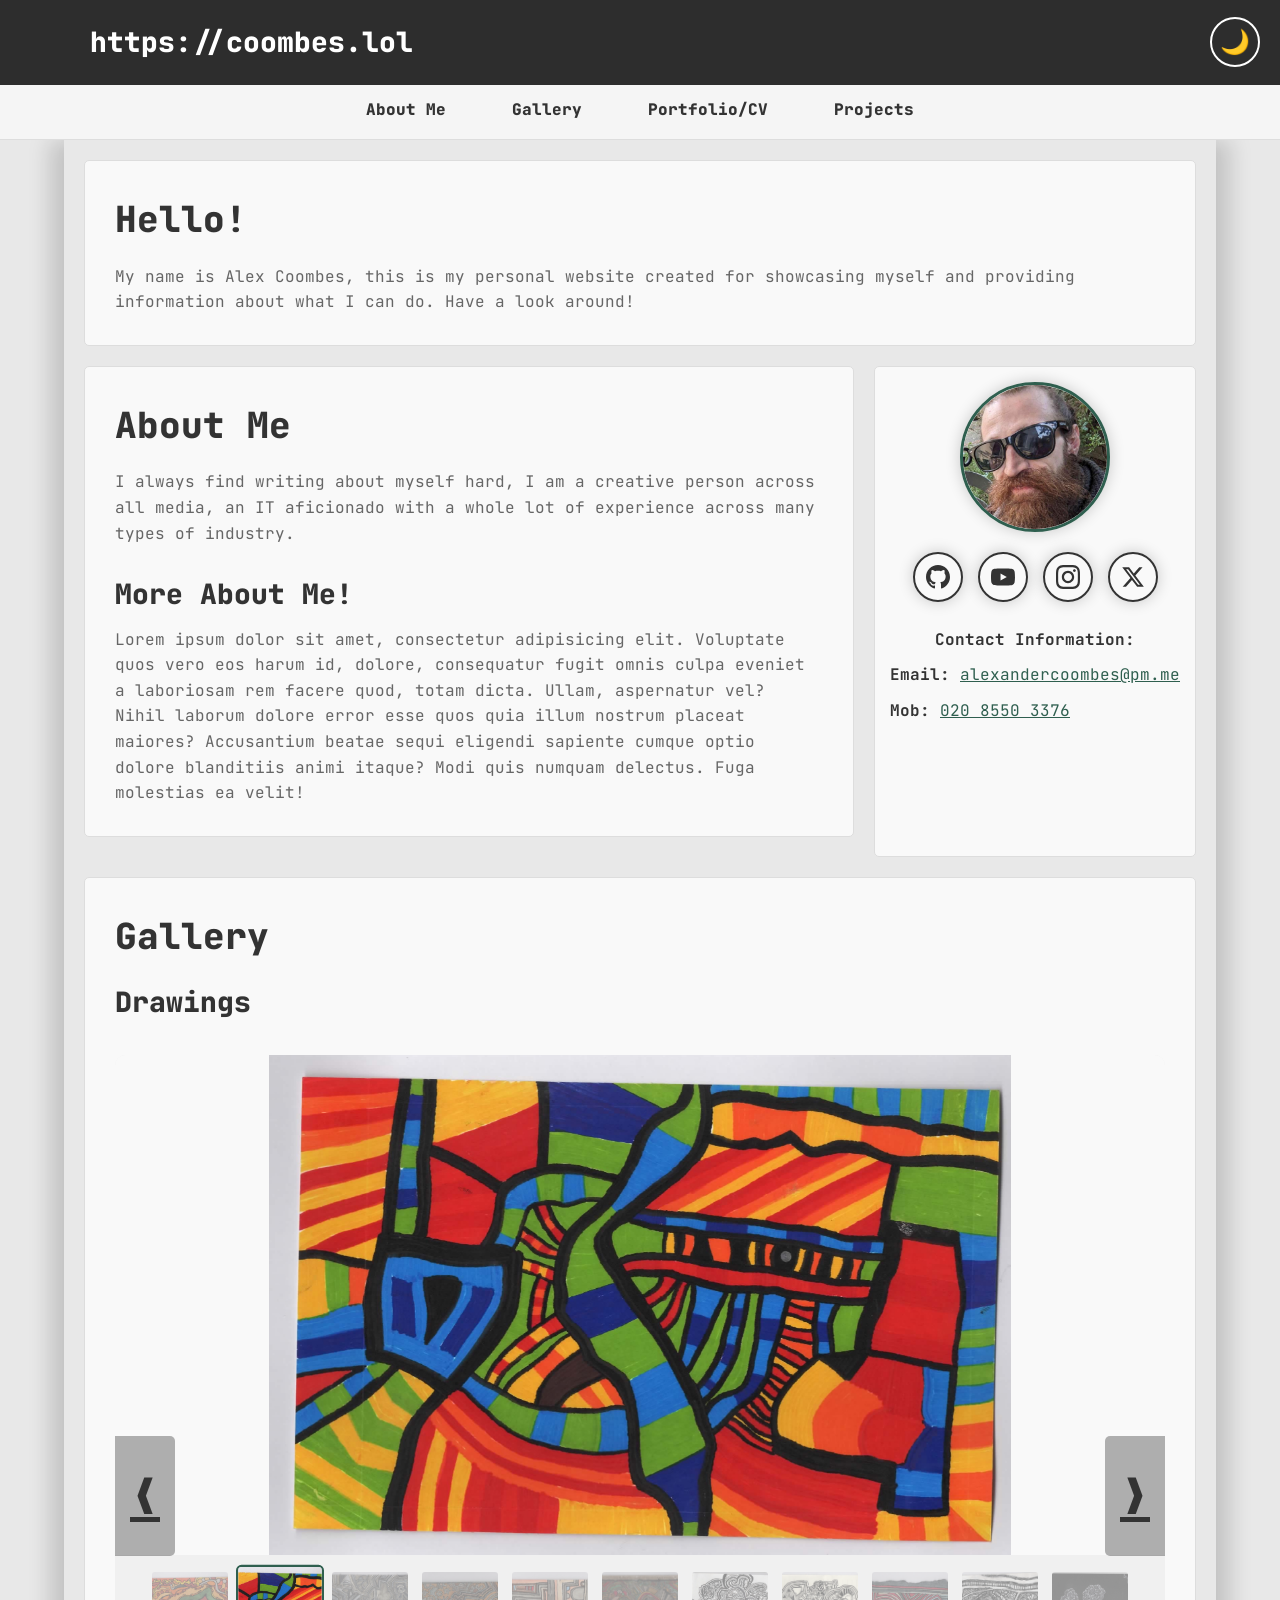
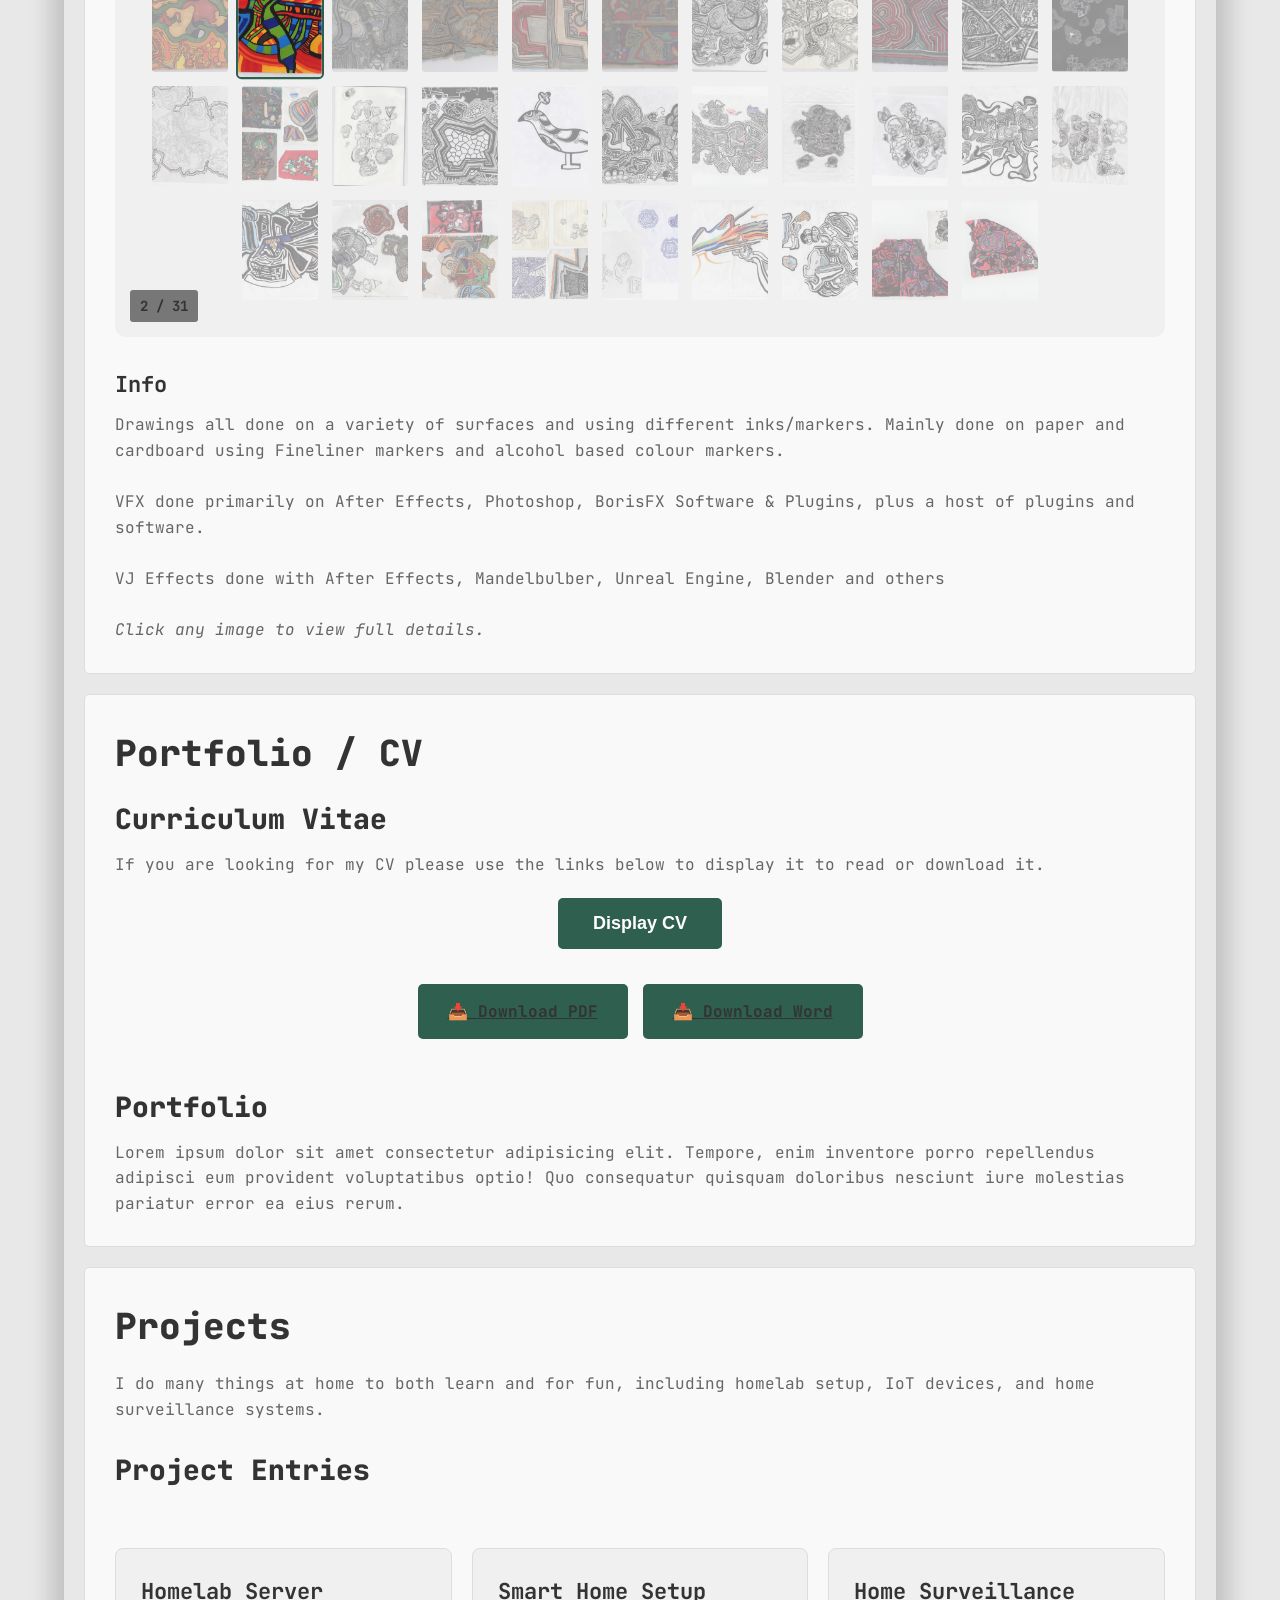
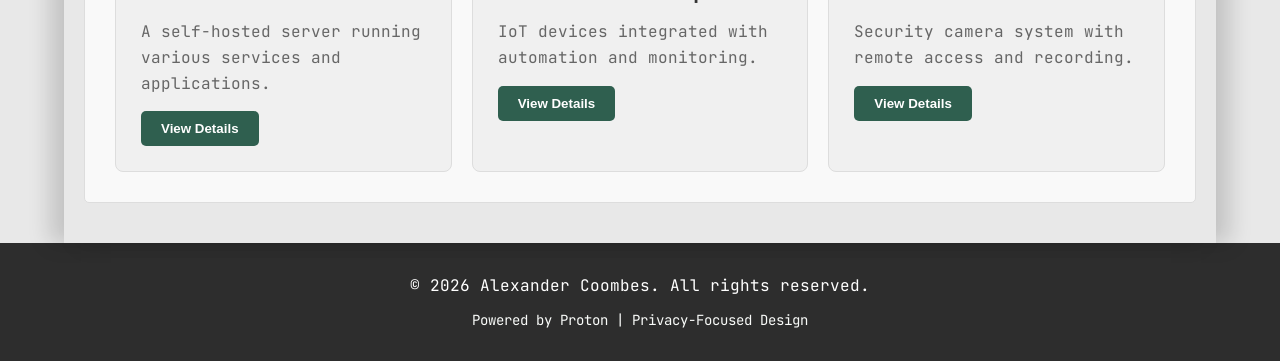
==== commit c63bec8e: "gallery update and more css updates" ====
--- a/index.html
+++ b/index.html
@@ -41,13 +41,8 @@
     
     <!-- Content Section 1 -->
     <section class="content-section" id="intro">
-      <h2>Alexander Coombes</h2>
-      <p>This is my website, please have a look around for whatever reason you have ended up here!</p>
-      <p>The wrapper itself is centered with margins on both sides.</p>
-      <br>
-      <h3>About This Site</h3>
-      <p>Lorem ipsum dolor sit amet consectetur, adipisicing elit. Recusandae fugit voluptate natus non aut? Culpa maxime nam ut deleniti odio natus rerum libero iste eius quam, at iure tenetur officiis?
-      Sint consequatur corrupti dolor voluptatibus sapiente veniam sed voluptas, sit possimus expedita necessitatibus neque eum dicta, et qui quasi, ducimus quam quae eius quis mollitia quod consequuntur veritatis? Aliquam, non!</p>
+      <h2>Hello!</h2>
+      <p>My name is Alex Coombes, this is my personal website created for showcasing myself and providing information about what I can do. Have a look around!</p>
     </section>
 
     <!-- Sidebar + Content Grid - Equal Height Columns -->
@@ -56,50 +51,87 @@
         <div class="main-content">
           <section class="content-section" id="about-me">
             <h2>About Me</h2>
-            <p>This is where I will introduce myself properly and explain why this website exists.</p>
-            <p>Lorem ipsum dolor sit amet, consectetur adipisicing elit. Optio deserunt omnis architecto non quasi similique vel nemo quisquam voluptatem, culpa minus dicta totam voluptates nulla aspernatur, quam adipisci dignissimos! Ipsam.
-            Corrupti aperiam repudiandae illum provident sunt facere culpa dignissimos beatae nihil quos magni consequatur dolorem, iure suscipit, quibusdam doloribus, aut porro. Temporibus laborum, hic excepturi enim nobis ratione dolorem blanditiis.</p>
+            <p>I always find writing about myself hard, I am a creative person across all media, an IT aficionado with a whole lot of experience across many types of industry.</p>
             <br>
             <h3>More About Me!</h3>
-            <p>Lorem ipsum dolor sit amet, consectetur adipisicing elit. Excepturi alias hic quam unde dolorem, ullam natus repellat voluptas voluptatum sed esse similique sit, quia veniam obcaecati. Accusamus tenetur ab corrupti.
-            Beatae suscipit ad quidem ut sit officia doloremque quia, labore perferendis voluptas earum fuga ab incidunt consequatur praesentium aperiam. At, maiores in voluptas repudiandae error praesentium. Ut rem perspiciatis quae! Lorem ipsum dolor sit, amet consectetur adipisicing elit. Id tenetur eius ratione nulla enim, error dolore maxime sit officiis illum recusandae omnis iure iusto voluptatem, culpa voluptate nisi quidem reprehenderit.
-            Est eligendi facere, quae animi quisquam temporibus maiores similique aut maxime delectus voluptatibus saepe optio, inventore mollitia nulla quidem vel enim? Similique unde voluptas quis, quisquam fugit illo alias praesentium?
-            Deserunt officiis tenetur vero pariatur quod cumque, facilis eligendi consequuntur nihil illum ea dolorem sapiente nam dicta veniam unde quae atque delectus? Fugit commodi magnam aspernatur totam officiis! Mollitia, dolore.
-            Vero, obcaecati cumque. Voluptatem alias assumenda, similique quos modi exercitationem enim porro placeat est, velit nam, deleniti corrupti animi suscipit quis nostrum recusandae. Voluptatem rerum expedita assumenda, quam beatae vel!</p>
-            <br>
-            <h4>More, more!</h4>
-            <p>Lorem ipsum dolor sit amet consectetur adipisicing elit. Molestias dolore earum consequatur fugit aliquam id corporis dolorem, sit quam quo itaque eveniet beatae quaerat iste quidem accusamus! Voluptatibus, omnis quas!
-            Ipsum dignissimos tempore sequi quasi natus sint voluptate itaque illo ipsam. Facilis tempore quas expedita? Expedita omnis alias commodi corporis nihil suscipit voluptates, corrupti tempore? Accusamus aut doloremque laudantium amet.
-            Architecto ad necessitatibus esse repudiandae expedita, molestias dolor, sed recusandae corporis odio dolore velit nobis itaque similique facere! Quo enim consequatur iure libero aspernatur sequi totam culpa ab itaque dolor?</p>
+            <p>Lorem ipsum dolor sit amet, consectetur adipisicing elit. Voluptate quos vero eos harum id, dolore, consequatur fugit omnis culpa eveniet a laboriosam rem facere quod, totam dicta. Ullam, aspernatur vel?
+            Nihil laborum dolore error esse quos quia illum nostrum placeat maiores? Accusantium beatae sequi eligendi sapiente cumque optio dolore blanditiis animi itaque? Modi quis numquam delectus. Fuga molestias ea velit!</p>
+
           </section>
         </div>
         
-        <aside class="sidebar" aria-label="Sidebar with contact information">
-          <!-- Profile Picture -->
-          <div class="profile-picture-container">
-            <img src="img/profilepic.jpg" alt="Alexander Coombes Profile Picture" class="profile-picture">
+      <aside class="sidebar" aria-label="Sidebar with contact information">
+        <!-- Profile Picture -->
+        <div class="profile-picture-container">
+          <img src="img/profilepic.jpg" alt="Alexander Coombes Profile Picture" class="profile-picture">
+        </div>
+
+        <!-- Social Media Buttons - Below Profile Picture -->
+        <div class="social-links">
+          <!-- GitHub -->
+          <a href="https://www.github.com/elcoombo" target="_blank" rel="noopener noreferrer" class="social-button" aria-label="GitHub">
+            <svg xmlns="http://www.w3.org/2000/svg" viewBox="0 0 24 24" fill="currentColor" width="24" height="24">
+              <path d="M12 0c-6.626 0-12 5.373-12 12 0 5.302 3.438 9.8 8.207 11.387.599.111.793-.261.793-.577v-2.234c-3.338.726-4.033-1.416-4.033-1.416-.546-1.387-1.333-1.756-1.333-1.756-1.089-.745.083-.729.083-.729 1.205.084 1.839 1.237 1.839 1.237 1.07 1.834 2.807 1.304 3.492.997.107-.775.418-1.305.762-1.604-2.665-.305-5.467-1.334-5.467-5.931 0-1.311.469-2.381 1.236-3.221-.124-.303-.535-1.524.117-3.176 0 0 1.008-.322 3.301 1.23.957-.266 1.983-.399 3.003-.404 1.02.005 2.047.138 3.006.404 2.291-1.552 3.297-1.23 3.297-1.23.653 1.653.242 2.874.118 3.176.77.84 1.235 1.911 1.235 3.221 0 4.609-2.807 5.624-5.479 5.921.43.372.823 1.102.823 2.222v3.293c0 .319.192.694.801.576 4.765-1.589 8.199-6.086 8.199-11.386 0-6.627-5.373-12-12-12z"/>
+            </svg>
+          </a>
+
+          <!-- YouTube -->
+          <a href="https://www.youtube.com/" target="_blank" rel="noopener noreferrer" class="social-button" aria-label="YouTube">
+            <svg xmlns="http://www.w3.org/2000/svg" viewBox="0 0 24 24" fill="currentColor" width="24" height="24">
+              <path d="M23.498 6.186a3.016 3.016 0 0 0-2.122-2.136C19.505 3.545 12 3.545 12 3.545s-7.505 0-9.377.505A3.017 3.017 0 0 0 .502 6.186C0 8.07 0 12 0 12s0 3.93.502 5.814a3.016 3.016 0 0 0 2.122 2.136c1.871.505 9.376.505 9.376.505s7.505 0 9.377-.505a3.015 3.015 0 0 0 2.122-2.136C24 15.93 24 12 24 12s0-3.93-.502-5.814zM9.545 15.568V8.432L15.818 12l-6.273 3.568z"/>
+            </svg>
+          </a>
+
+          <!-- Instagram -->
+          <a href="https://www.instagram.com/" target="_blank" rel="noopener noreferrer" class="social-button" aria-label="Instagram">
+            <svg xmlns="http://www.w3.org/2000/svg" viewBox="0 0 24 24" fill="currentColor" width="24" height="24">
+              <path d="M12 2.163c3.204 0 3.584.012 4.85.07 3.252.148 4.771 1.691 4.919 4.919.058 1.265.069 1.645.069 4.849 0 3.205-.012 3.584-.069 4.849-.149 3.225-1.664 4.771-4.919 4.919-1.266.058-1.644.07-4.85.07-3.204 0-3.584-.012-4.849-.07-3.26-.149-4.771-1.699-4.919-4.92-.058-1.265-.07-1.644-.07-4.849 0-3.204.013-3.583.07-4.849.149-3.227 1.664-4.771 4.919-4.919 1.266-.057 1.645-.069 4.849-.069zm0-2.163c-3.259 0-3.667.014-4.947.072-4.358.2-6.78 2.618-6.98 6.98-.059 1.281-.073 1.689-.073 4.948 0 3.259.014 3.668.072 4.948.2 4.358 2.618 6.78 6.98 6.98 1.281.058 1.689.072 4.948.072 3.259 0 3.668-.014 4.948-.072 4.354-.2 6.782-2.618 6.979-6.98.059-1.28.073-1.689.073-4.948 0-3.259-.014-3.667-.072-4.947-.196-4.354-2.617-6.78-6.979-6.98-1.281-.059-1.69-.073-4.949-.073zm0 5.838c-3.403 0-6.162 2.759-6.162 6.162s2.759 6.163 6.162 6.163 6.162-2.759 6.162-6.163c0-3.403-2.759-6.162-6.162-6.162zm0 10.162c-2.209 0-4-1.79-4-4 0-2.209 1.791-4 4-4s4 1.791 4 4c0 2.21-1.791 4-4 4zm6.406-11.845c-.796 0-1.441.645-1.441 1.44s.645 1.44 1.441 1.44c.795 0 1.439-.645 1.439-1.44s-.644-1.44-1.439-1.44z"/>
+            </svg>
+          </a>
+
+          <!-- Twitter / X -->
+          <a href="https://www.twitter.com/" target="_blank" rel="noopener noreferrer" class="social-button" aria-label="Twitter">
+            <svg xmlns="http://www.w3.org/2000/svg" viewBox="0 0 24 24" fill="currentColor" width="24" height="24">
+              <path d="M18.244 2.25h3.308l-7.227 8.26 8.502 11.24H16.17l-5.214-6.817L4.99 21.75H1.68l7.73-8.835L1.254 2.25H8.08l4.713 6.231zm-1.161 17.52h1.833L7.084 4.126H5.117z"/>
+            </svg>
+          </a>
+        </div>
+
+        <h4>Contact Information:</h4>
+        <div class="contact-info">
+          <div class="contact-item">
+            <span class="contact-label">Email:</span>
+            <a href="mailto:alexandercoombes@pm.me">alexandercoombes@pm.me</a>
           </div>
-          
-          <h3>Contact Information</h3>
-          <div class="contact-info">
-            <div class="contact-item">
-              <span class="contact-label">Email:</span>
-              <a href="mailto:alexandercoombes@pm.me">alexandercoombes@pm.me</a>
-            </div>
-            <div class="contact-item">
-              <span class="contact-label">Mob:</span>
-              <a href="tel:+442085503376">020 8550 3376</a>
-            </div>
+          <div class="contact-item">
+            <span class="contact-label">Mob:</span>
+            <a href="tel:+442085503376">020 8550 3376</a>
           </div>
-          <br>
-          <p>Here is where all the contact details will be located.</p>
-          <br>
-          <h3>Things I Like</h3>
+        </div>
+
+      
+      </aside>
+
+
+
+
+
+
+
+
+  <!--          <h3>Things I Like</h3>
           <div class="likes-item">
-            <a href="https://motherfuckingwebsite.com/" target="_blank" rel="noopener noreferrer">https://motherfuckingwebsite.com/</a>
+            <a href="https://motherfuckingwebsite.com/" target="_blank" rel="noopener noreferrer">Motherfucking Website</a>
           </div>
-        </aside>
-      </div>
+          <div class="likes-item">
+            <a href="https://proton.me" target="_blank" rel="noopener noreferrer">Proton</a>
+          </div> 
+        -->
+
+        
+      </div>
+
+
     </div>
 
 <!-- Gallery Section -->
@@ -145,6 +177,70 @@
       <div class="slide" onclick="openGalleryModal('gallery10')" role="button" tabindex="0" aria-label="View artwork 10">
         <img src="img/art/first-10.jpg" alt="Artwork 10" class="clickable-image">
       </div>
+            <div class="slide" onclick="openGalleryModal('gallery11')" role="button" tabindex="0" aria-label="View artwork 11">
+        <img src="img/art/second-01.jpg" alt="Artwork 11" class="clickable-image">
+      </div>
+      <div class="slide" onclick="openGalleryModal('gallery12')" role="button" tabindex="0" aria-label="View artwork 12">
+        <img src="img/art/second-02.jpg" alt="Artwork 12" class="clickable-image">
+      </div>
+      <div class="slide" onclick="openGalleryModal('gallery13')" role="button" tabindex="0" aria-label="View artwork 13">
+        <img src="img/art/second-03.jpg" alt="Artwork 13" class="clickable-image">
+      </div>
+      <div class="slide" onclick="openGalleryModal('gallery14')" role="button" tabindex="0" aria-label="View artwork 14">
+        <img src="img/art/second-04.jpg" alt="Artwork 14" class="clickable-image">
+      </div>
+      <div class="slide" onclick="openGalleryModal('gallery15')" role="button" tabindex="0" aria-label="View artwork 15">
+        <img src="img/art/second-05.jpg" alt="Artwork 15" class="clickable-image">
+      </div>
+      <div class="slide" onclick="openGalleryModal('gallery16')" role="button" tabindex="0" aria-label="View artwork 16">
+        <img src="img/art/second-06.jpg" alt="Artwork 16" class="clickable-image">
+      </div>
+      <div class="slide" onclick="openGalleryModal('gallery17')" role="button" tabindex="0" aria-label="View artwork 17">
+        <img src="img/art/second-07.jpg" alt="Artwork 17" class="clickable-image">
+      </div>
+      <div class="slide" onclick="openGalleryModal('gallery18')" role="button" tabindex="0" aria-label="View artwork 18">
+        <img src="img/art/second-08.jpg" alt="Artwork 18" class="clickable-image">
+      </div>
+      <div class="slide" onclick="openGalleryModal('gallery19')" role="button" tabindex="0" aria-label="View artwork 19">
+        <img src="img/art/second-09.jpg" alt="Artwork 19" class="clickable-image">
+      </div>
+      <div class="slide" onclick="openGalleryModal('gallery20')" role="button" tabindex="0" aria-label="View artwork 20">
+        <img src="img/art/second-10.jpg" alt="Artwork 20" class="clickable-image">
+      </div>
+      <div class="slide" onclick="openGalleryModal('gallery21')" role="button" tabindex="0" aria-label="View artwork 21">
+        <img src="img/art/second-11.jpg" alt="Artwork 21" class="clickable-image">
+      </div>
+      <div class="slide" onclick="openGalleryModal('gallery22')" role="button" tabindex="0" aria-label="View artwork 22">
+        <img src="img/art/second-12.jpg" alt="Artwork 22" class="clickable-image">
+      </div>
+      <div class="slide" onclick="openGalleryModal('gallery22')" role="button" tabindex="0" aria-label="View artwork 22">
+        <img src="img/art/second-13.jpg" alt="Artwork 22" class="clickable-image">
+      </div>
+      <div class="slide" onclick="openGalleryModal('gallery23')" role="button" tabindex="0" aria-label="View artwork 23">
+        <img src="img/art/second-14.jpg" alt="Artwork 23" class="clickable-image">
+      </div>
+      <div class="slide" onclick="openGalleryModal('gallery24')" role="button" tabindex="0" aria-label="View artwork 24">
+        <img src="img/art/second-15.jpg" alt="Artwork 24" class="clickable-image">
+      </div>
+      <div class="slide" onclick="openGalleryModal('gallery25')" role="button" tabindex="0" aria-label="View artwork 25">
+        <img src="img/art/second-16.jpg" alt="Artwork 25" class="clickable-image">
+      </div>
+      <div class="slide" onclick="openGalleryModal('gallery26')" role="button" tabindex="0" aria-label="View artwork 26">
+        <img src="img/art/second-17.jpg" alt="Artwork 26" class="clickable-image">
+      </div>
+      <div class="slide" onclick="openGalleryModal('gallery27')" role="button" tabindex="0" aria-label="View artwork 27">
+        <img src="img/art/second-18.jpg" alt="Artwork 27" class="clickable-image">
+      </div>
+      <div class="slide" onclick="openGalleryModal('gallery28')" role="button" tabindex="0" aria-label="View artwork 28">
+        <img src="img/art/second-19.jpg" alt="Artwork 28" class="clickable-image">
+      </div>
+      <div class="slide" onclick="openGalleryModal('gallery29')" role="button" tabindex="0" aria-label="View artwork 29">
+        <img src="img/art/second-20.jpg" alt="Artwork 29" class="clickable-image">
+      </div>
+      <div class="slide" onclick="openGalleryModal('gallery30')" role="button" tabindex="0" aria-label="View artwork 30">
+        <img src="img/art/second-21.jpg" alt="Artwork 30" class="clickable-image">
+      </div>
+
     </div>
     
     <!-- Thumbnail Navigation -->
@@ -159,10 +255,31 @@
       <div class="thumbnail" onclick="currentSlide(8)" role="tab" aria-selected="false" aria-label="Thumbnail 8"><img src="img/art/first-08.jpg" alt="Artwork 8 thumbnail"></div>
       <div class="thumbnail" onclick="currentSlide(9)" role="tab" aria-selected="false" aria-label="Thumbnail 9"><img src="img/art/first-09.jpg" alt="Artwork 9 thumbnail"></div>
       <div class="thumbnail" onclick="currentSlide(10)" role="tab" aria-selected="false" aria-label="Thumbnail 10"><img src="img/art/first-10.jpg" alt="Artwork 10 thumbnail"></div>
+      <div class="thumbnail" onclick="currentSlide(11)" role="tab" aria-selected="false" aria-label="Thumbnail 11"><img src="img/art/second-01.jpg" alt="Artwork 11 thumbnail"></div>
+      <div class="thumbnail" onclick="currentSlide(12)" role="tab" aria-selected="false" aria-label="Thumbnail 12"><img src="img/art/second-02.jpg" alt="Artwork 12 thumbnail"></div>
+      <div class="thumbnail" onclick="currentSlide(13)" role="tab" aria-selected="false" aria-label="Thumbnail 13"><img src="img/art/second-03.jpg" alt="Artwork 13 thumbnail"></div>
+      <div class="thumbnail" onclick="currentSlide(14)" role="tab" aria-selected="false" aria-label="Thumbnail 14"><img src="img/art/second-04.jpg" alt="Artwork 14 thumbnail"></div>
+      <div class="thumbnail" onclick="currentSlide(15)" role="tab" aria-selected="false" aria-label="Thumbnail 15"><img src="img/art/second-05.jpg" alt="Artwork 15 thumbnail"></div>
+      <div class="thumbnail" onclick="currentSlide(16)" role="tab" aria-selected="false" aria-label="Thumbnail 16"><img src="img/art/second-06.jpg" alt="Artwork 16 thumbnail"></div>
+      <div class="thumbnail" onclick="currentSlide(17)" role="tab" aria-selected="false" aria-label="Thumbnail 17"><img src="img/art/second-07.jpg" alt="Artwork 17 thumbnail"></div>
+      <div class="thumbnail" onclick="currentSlide(18)" role="tab" aria-selected="false" aria-label="Thumbnail 18"><img src="img/art/second-08.jpg" alt="Artwork 18 thumbnail"></div>
+      <div class="thumbnail" onclick="currentSlide(19)" role="tab" aria-selected="false" aria-label="Thumbnail 19"><img src="img/art/second-09.jpg" alt="Artwork 19 thumbnail"></div>
+      <div class="thumbnail" onclick="currentSlide(20)" role="tab" aria-selected="false" aria-label="Thumbnail 20"><img src="img/art/second-10.jpg" alt="Artwork 20 thumbnail"></div>
+      <div class="thumbnail" onclick="currentSlide(21)" role="tab" aria-selected="false" aria-label="Thumbnail 21"><img src="img/art/second-11.jpg" alt="Artwork 21 thumbnail"></div>
+      <div class="thumbnail" onclick="currentSlide(22)" role="tab" aria-selected="false" aria-label="Thumbnail 22"><img src="img/art/second-12.jpg" alt="Artwork 22 thumbnail"></div>
+      <div class="thumbnail" onclick="currentSlide(22)" role="tab" aria-selected="false" aria-label="Thumbnail 22"><img src="img/art/second-13.jpg" alt="Artwork 22 thumbnail"></div>
+      <div class="thumbnail" onclick="currentSlide(23)" role="tab" aria-selected="false" aria-label="Thumbnail 23"><img src="img/art/second-14.jpg" alt="Artwork 23 thumbnail"></div>
+      <div class="thumbnail" onclick="currentSlide(24)" role="tab" aria-selected="false" aria-label="Thumbnail 24"><img src="img/art/second-15.jpg" alt="Artwork 24 thumbnail"></div>
+      <div class="thumbnail" onclick="currentSlide(25)" role="tab" aria-selected="false" aria-label="Thumbnail 25"><img src="img/art/second-16.jpg" alt="Artwork 25 thumbnail"></div>
+      <div class="thumbnail" onclick="currentSlide(26)" role="tab" aria-selected="false" aria-label="Thumbnail 26"><img src="img/art/second-17.jpg" alt="Artwork 26 thumbnail"></div>
+      <div class="thumbnail" onclick="currentSlide(27)" role="tab" aria-selected="false" aria-label="Thumbnail 27"><img src="img/art/second-18.jpg" alt="Artwork 27 thumbnail"></div>
+      <div class="thumbnail" onclick="currentSlide(28)" role="tab" aria-selected="false" aria-label="Thumbnail 28"><img src="img/art/second-19.jpg" alt="Artwork 28 thumbnail"></div>
+      <div class="thumbnail" onclick="currentSlide(29)" role="tab" aria-selected="false" aria-label="Thumbnail 29"><img src="img/art/second-20.jpg" alt="Artwork 29 thumbnail"></div>
+      <div class="thumbnail" onclick="currentSlide(30)" role="tab" aria-selected="false" aria-label="Thumbnail 30"><img src="img/art/second-21.jpg" alt="Artwork 30 thumbnail"></div>
     </div>
     
     <!-- Slide Counter -->
-    <div class="slide-counter" aria-live="polite">1 / 10</div>
+    <div class="slide-counter" aria-live="polite">1 / 30</div>
   </div>
 
   <h4>Info</h4>
@@ -180,6 +297,8 @@
 <div id="gallery1-modal" class="project-modal" role="dialog" aria-modal="true" aria-labelledby="gallery1-title" aria-describedby="gallery1-desc">
   <div class="project-modal-content">
     <span class="project-modal-close" onclick="closeGalleryModal('gallery1')" aria-label="Close gallery modal">&times;</span>
+    <a class="gallery-nav-prev" onclick="navigateGalleryModal(-1)" aria-label="Previous artwork" role="button">❮</a>
+<a class="gallery-nav-next" onclick="navigateGalleryModal(1)" aria-label="Next artwork" role="button">❯</a>
     <div class="project-modal-body">
       <div class="gallery-modal-image">
         <img src="img/art/first-01.jpg" alt="Artwork 1">
@@ -196,6 +315,8 @@
 <div id="gallery2-modal" class="project-modal" role="dialog" aria-modal="true" aria-labelledby="gallery2-title" aria-describedby="gallery2-desc">
   <div class="project-modal-content">
     <span class="project-modal-close" onclick="closeGalleryModal('gallery2')" aria-label="Close gallery modal">&times;</span>
+    <a class="gallery-nav-prev" onclick="navigateGalleryModal(-1)" aria-label="Previous artwork" role="button">❮</a>
+<a class="gallery-nav-next" onclick="navigateGalleryModal(1)" aria-label="Next artwork" role="button">❯</a>
     <div class="project-modal-body">
       <div class="gallery-modal-image">
         <img src="img/art/first-02.jpg" alt="Artwork 2">
@@ -212,6 +333,8 @@
 <div id="gallery3-modal" class="project-modal" role="dialog" aria-modal="true" aria-labelledby="gallery3-title" aria-describedby="gallery3-desc">
   <div class="project-modal-content">
     <span class="project-modal-close" onclick="closeGalleryModal('gallery3')" aria-label="Close gallery modal">&times;</span>
+    <a class="gallery-nav-prev" onclick="navigateGalleryModal(-1)" aria-label="Previous artwork" role="button">❮</a>
+<a class="gallery-nav-next" onclick="navigateGalleryModal(1)" aria-label="Next artwork" role="button">❯</a>
     <div class="project-modal-body">
       <div class="gallery-modal-image">
         <img src="img/art/first-03.jpg" alt="Artwork 3">
@@ -228,6 +351,8 @@
 <div id="gallery4-modal" class="project-modal" role="dialog" aria-modal="true" aria-labelledby="gallery4-title" aria-describedby="gallery4-desc">
   <div class="project-modal-content">
     <span class="project-modal-close" onclick="closeGalleryModal('gallery4')" aria-label="Close gallery modal">&times;</span>
+    <a class="gallery-nav-prev" onclick="navigateGalleryModal(-1)" aria-label="Previous artwork" role="button">❮</a>
+<a class="gallery-nav-next" onclick="navigateGalleryModal(1)" aria-label="Next artwork" role="button">❯</a>
     <div class="project-modal-body">
       <div class="gallery-modal-image">
         <img src="img/art/first-04.jpg" alt="Artwork 4">
@@ -244,6 +369,8 @@
 <div id="gallery5-modal" class="project-modal" role="dialog" aria-modal="true" aria-labelledby="gallery5-title" aria-describedby="gallery5-desc">
   <div class="project-modal-content">
     <span class="project-modal-close" onclick="closeGalleryModal('gallery5')" aria-label="Close gallery modal">&times;</span>
+    <a class="gallery-nav-prev" onclick="navigateGalleryModal(-1)" aria-label="Previous artwork" role="button">❮</a>
+<a class="gallery-nav-next" onclick="navigateGalleryModal(1)" aria-label="Next artwork" role="button">❯</a>
     <div class="project-modal-body">
       <div class="gallery-modal-image">
         <img src="img/art/first-05.jpg" alt="Artwork 5">
@@ -260,6 +387,8 @@
 <div id="gallery6-modal" class="project-modal" role="dialog" aria-modal="true" aria-labelledby="gallery6-title" aria-describedby="gallery6-desc">
   <div class="project-modal-content">
     <span class="project-modal-close" onclick="closeGalleryModal('gallery6')" aria-label="Close gallery modal">&times;</span>
+    <a class="gallery-nav-prev" onclick="navigateGalleryModal(-1)" aria-label="Previous artwork" role="button">❮</a>
+<a class="gallery-nav-next" onclick="navigateGalleryModal(1)" aria-label="Next artwork" role="button">❯</a>
     <div class="project-modal-body">
       <div class="gallery-modal-image">
         <img src="img/art/first-06.jpg" alt="Artwork 6">
@@ -276,6 +405,8 @@
 <div id="gallery7-modal" class="project-modal" role="dialog" aria-modal="true" aria-labelledby="gallery7-title" aria-describedby="gallery7-desc">
   <div class="project-modal-content">
     <span class="project-modal-close" onclick="closeGalleryModal('gallery7')" aria-label="Close gallery modal">&times;</span>
+    <a class="gallery-nav-prev" onclick="navigateGalleryModal(-1)" aria-label="Previous artwork" role="button">❮</a>
+<a class="gallery-nav-next" onclick="navigateGalleryModal(1)" aria-label="Next artwork" role="button">❯</a>
     <div class="project-modal-body">
       <div class="gallery-modal-image">
         <img src="img/art/first-07.jpg" alt="Artwork 7">
@@ -292,6 +423,8 @@
 <div id="gallery8-modal" class="project-modal" role="dialog" aria-modal="true" aria-labelledby="gallery8-title" aria-describedby="gallery8-desc">
   <div class="project-modal-content">
     <span class="project-modal-close" onclick="closeGalleryModal('gallery8')" aria-label="Close gallery modal">&times;</span>
+    <a class="gallery-nav-prev" onclick="navigateGalleryModal(-1)" aria-label="Previous artwork" role="button">❮</a>
+<a class="gallery-nav-next" onclick="navigateGalleryModal(1)" aria-label="Next artwork" role="button">❯</a>
     <div class="project-modal-body">
       <div class="gallery-modal-image">
         <img src="img/art/first-08.jpg" alt="Artwork 8">
@@ -308,6 +441,8 @@
 <div id="gallery9-modal" class="project-modal" role="dialog" aria-modal="true" aria-labelledby="gallery9-title" aria-describedby="gallery9-desc">
   <div class="project-modal-content">
     <span class="project-modal-close" onclick="closeGalleryModal('gallery9')" aria-label="Close gallery modal">&times;</span>
+    <a class="gallery-nav-prev" onclick="navigateGalleryModal(-1)" aria-label="Previous artwork" role="button">❮</a>
+<a class="gallery-nav-next" onclick="navigateGalleryModal(1)" aria-label="Next artwork" role="button">❯</a>
     <div class="project-modal-body">
       <div class="gallery-modal-image">
         <img src="img/art/first-09.jpg" alt="Artwork 9">
@@ -324,6 +459,8 @@
 <div id="gallery10-modal" class="project-modal" role="dialog" aria-modal="true" aria-labelledby="gallery10-title" aria-describedby="gallery10-desc">
   <div class="project-modal-content">
     <span class="project-modal-close" onclick="closeGalleryModal('gallery10')" aria-label="Close gallery modal">&times;</span>
+    <a class="gallery-nav-prev" onclick="navigateGalleryModal(-1)" aria-label="Previous artwork" role="button">❮</a>
+<a class="gallery-nav-next" onclick="navigateGalleryModal(1)" aria-label="Next artwork" role="button">❯</a>
     <div class="project-modal-body">
       <div class="gallery-modal-image">
         <img src="img/art/first-10.jpg" alt="Artwork 10">
@@ -331,6 +468,384 @@
       <div class="gallery-modal-info">
         <h2 id="gallery10-title">Artwork Title 10</h2>
         <p id="gallery10-desc">Description of artwork 10 goes here. Created using fineliner markers on paper. Describe the technique, inspiration, and materials used for this piece.</p>
+      </div>
+    </div>
+  </div>
+</div>
+
+<!-- Gallery 11 Modal -->
+<div id="gallery11-modal" class="project-modal" role="dialog" aria-modal="true" aria-labelledby="gallery11-title" aria-describedby="gallery11-desc">
+  <div class="project-modal-content">
+    <span class="project-modal-close" onclick="closeGalleryModal('gallery11')" aria-label="Close gallery modal">&times;</span>
+    <a class="gallery-nav-prev" onclick="navigateGalleryModal(-1)" aria-label="Previous artwork" role="button">❮</a>
+<a class="gallery-nav-next" onclick="navigateGalleryModal(1)" aria-label="Next artwork" role="button">❯</a>
+    <div class="project-modal-body">
+      <div class="gallery-modal-image">
+        <img src="img/art/second-01.jpg" alt="Artwork 11">
+      </div>
+      <div class="gallery-modal-info">
+        <h2 id="gallery11-title">Artwork Title 11</h2>
+        <p id="gallery11-desc">Description of artwork 11 goes here. Created using fineliner markers on paper. Describe the technique, inspiration, and materials used for this piece.</p>
+      </div>
+    </div>
+  </div>
+</div>
+
+<!-- Gallery 12 Modal -->
+<div id="gallery12-modal" class="project-modal" role="dialog" aria-modal="true" aria-labelledby="gallery12-title" aria-describedby="gallery12-desc">
+  <div class="project-modal-content">
+    <span class="project-modal-close" onclick="closeGalleryModal('gallery12')" aria-label="Close gallery modal">&times;</span>
+    <a class="gallery-nav-prev" onclick="navigateGalleryModal(-1)" aria-label="Previous artwork" role="button">❮</a>
+<a class="gallery-nav-next" onclick="navigateGalleryModal(1)" aria-label="Next artwork" role="button">❯</a>
+    <div class="project-modal-body">
+      <div class="gallery-modal-image">
+        <img src="img/art/second-02.jpg" alt="Artwork 12">
+      </div>
+      <div class="gallery-modal-info">
+        <h2 id="gallery12-title">Artwork Title 12</h2>
+        <p id="gallery12-desc">Description of artwork 12 goes here. Created using fineliner markers on paper. Describe the technique, inspiration, and materials used for this piece.</p>
+      </div>
+    </div>
+  </div>
+</div>
+
+<!-- Gallery 13 Modal -->
+<div id="gallery13-modal" class="project-modal" role="dialog" aria-modal="true" aria-labelledby="gallery13-title" aria-describedby="gallery13-desc">
+  <div class="project-modal-content">
+    <span class="project-modal-close" onclick="closeGalleryModal('gallery13')" aria-label="Close gallery modal">&times;</span>
+    <a class="gallery-nav-prev" onclick="navigateGalleryModal(-1)" aria-label="Previous artwork" role="button">❮</a>
+<a class="gallery-nav-next" onclick="navigateGalleryModal(1)" aria-label="Next artwork" role="button">❯</a>
+    <div class="project-modal-body">
+      <div class="gallery-modal-image">
+        <img src="img/art/second-03.jpg" alt="Artwork 13">
+      </div>
+      <div class="gallery-modal-info">
+        <h2 id="gallery13-title">Artwork Title 13</h2>
+        <p id="gallery13-desc">Description of artwork 13 goes here. Created using fineliner markers on paper. Describe the technique, inspiration, and materials used for this piece.</p>
+      </div>
+    </div>
+  </div>
+</div>
+
+<!-- Gallery 14 Modal -->
+<div id="gallery14-modal" class="project-modal" role="dialog" aria-modal="true" aria-labelledby="gallery14-title" aria-describedby="gallery14-desc">
+  <div class="project-modal-content">
+    <span class="project-modal-close" onclick="closeGalleryModal('gallery14')" aria-label="Close gallery modal">&times;</span>
+    <a class="gallery-nav-prev" onclick="navigateGalleryModal(-1)" aria-label="Previous artwork" role="button">❮</a>
+<a class="gallery-nav-next" onclick="navigateGalleryModal(1)" aria-label="Next artwork" role="button">❯</a>
+    <div class="project-modal-body">
+      <div class="gallery-modal-image">
+        <img src="img/art/second-04.jpg" alt="Artwork 14">
+      </div>
+      <div class="gallery-modal-info">
+        <h2 id="gallery14-title">Artwork Title 14</h2>
+        <p id="gallery14-desc">Description of artwork 14 goes here. Created using fineliner markers on paper. Describe the technique, inspiration, and materials used for this piece.</p>
+      </div>
+    </div>
+  </div>
+</div>
+
+<!-- Gallery 15 Modal -->
+<div id="gallery15-modal" class="project-modal" role="dialog" aria-modal="true" aria-labelledby="gallery15-title" aria-describedby="gallery15-desc">
+  <div class="project-modal-content">
+    <span class="project-modal-close" onclick="closeGalleryModal('gallery15')" aria-label="Close gallery modal">&times;</span>
+    <a class="gallery-nav-prev" onclick="navigateGalleryModal(-1)" aria-label="Previous artwork" role="button">❮</a>
+<a class="gallery-nav-next" onclick="navigateGalleryModal(1)" aria-label="Next artwork" role="button">❯</a>
+    <div class="project-modal-body">
+      <div class="gallery-modal-image">
+        <img src="img/art/second-05.jpg" alt="Artwork 15">
+      </div>
+      <div class="gallery-modal-info">
+        <h2 id="gallery15-title">Artwork Title 15</h2>
+        <p id="gallery15-desc">Description of artwork 15 goes here. Created using fineliner markers on paper. Describe the technique, inspiration, and materials used for this piece.</p>
+      </div>
+    </div>
+  </div>
+</div>
+
+<!-- Gallery 16 Modal -->
+<div id="gallery16-modal" class="project-modal" role="dialog" aria-modal="true" aria-labelledby="gallery16-title" aria-describedby="gallery16-desc">
+  <div class="project-modal-content">
+    <span class="project-modal-close" onclick="closeGalleryModal('gallery16')" aria-label="Close gallery modal">&times;</span>
+    <a class="gallery-nav-prev" onclick="navigateGalleryModal(-1)" aria-label="Previous artwork" role="button">❮</a>
+<a class="gallery-nav-next" onclick="navigateGalleryModal(1)" aria-label="Next artwork" role="button">❯</a>
+    <div class="project-modal-body">
+      <div class="gallery-modal-image">
+        <img src="img/art/second-06.jpg" alt="Artwork 16">
+      </div>
+      <div class="gallery-modal-info">
+        <h2 id="gallery16-title">Artwork Title 16</h2>
+        <p id="gallery16-desc">Description of artwork 16 goes here. Created using fineliner markers on paper. Describe the technique, inspiration, and materials used for this piece.</p>
+      </div>
+    </div>
+  </div>
+</div>
+
+<!-- Gallery 17 Modal -->
+<div id="gallery17-modal" class="project-modal" role="dialog" aria-modal="true" aria-labelledby="gallery17-title" aria-describedby="gallery17-desc">
+  <div class="project-modal-content">
+    <span class="project-modal-close" onclick="closeGalleryModal('gallery17')" aria-label="Close gallery modal">&times;</span>
+    <a class="gallery-nav-prev" onclick="navigateGalleryModal(-1)" aria-label="Previous artwork" role="button">❮</a>
+<a class="gallery-nav-next" onclick="navigateGalleryModal(1)" aria-label="Next artwork" role="button">❯</a>
+    <div class="project-modal-body">
+      <div class="gallery-modal-image">
+        <img src="img/art/second-07.jpg" alt="Artwork 17">
+      </div>
+      <div class="gallery-modal-info">
+        <h2 id="gallery17-title">Artwork Title 17</h2>
+        <p id="gallery17-desc">Description of artwork 17 goes here. Created using fineliner markers on paper. Describe the technique, inspiration, and materials used for this piece.</p>
+      </div>
+    </div>
+  </div>
+</div>
+
+<!-- Gallery 18 Modal -->
+<div id="gallery18-modal" class="project-modal" role="dialog" aria-modal="true" aria-labelledby="gallery18-title" aria-describedby="gallery18-desc">
+  <div class="project-modal-content">
+    <span class="project-modal-close" onclick="closeGalleryModal('gallery18')" aria-label="Close gallery modal">&times;</span>
+    <a class="gallery-nav-prev" onclick="navigateGalleryModal(-1)" aria-label="Previous artwork" role="button">❮</a>
+<a class="gallery-nav-next" onclick="navigateGalleryModal(1)" aria-label="Next artwork" role="button">❯</a>
+    <div class="project-modal-body">
+      <div class="gallery-modal-image">
+        <img src="img/art/second-08.jpg" alt="Artwork 18">
+      </div>
+      <div class="gallery-modal-info">
+        <h2 id="gallery18-title">Artwork Title 18</h2>
+        <p id="gallery18-desc">Description of artwork 18 goes here. Created using fineliner markers on paper. Describe the technique, inspiration, and materials used for this piece.</p>
+      </div>
+    </div>
+  </div>
+</div>
+
+<!-- Gallery 19 Modal -->
+<div id="gallery19-modal" class="project-modal" role="dialog" aria-modal="true" aria-labelledby="gallery19-title" aria-describedby="gallery19-desc">
+  <div class="project-modal-content">
+    <span class="project-modal-close" onclick="closeGalleryModal('gallery19')" aria-label="Close gallery modal">&times;</span>
+    <a class="gallery-nav-prev" onclick="navigateGalleryModal(-1)" aria-label="Previous artwork" role="button">❮</a>
+<a class="gallery-nav-next" onclick="navigateGalleryModal(1)" aria-label="Next artwork" role="button">❯</a>
+    <div class="project-modal-body">
+      <div class="gallery-modal-image">
+        <img src="img/art/second-09.jpg" alt="Artwork 19">
+      </div>
+      <div class="gallery-modal-info">
+        <h2 id="gallery19-title">Artwork Title 19</h2>
+        <p id="gallery19-desc">Description of artwork 19 goes here. Created using fineliner markers on paper. Describe the technique, inspiration, and materials used for this piece.</p>
+      </div>
+    </div>
+  </div>
+</div>
+
+<!-- Gallery 20 Modal -->
+<div id="gallery20-modal" class="project-modal" role="dialog" aria-modal="true" aria-labelledby="gallery20-title" aria-describedby="gallery20-desc">
+  <div class="project-modal-content">
+    <span class="project-modal-close" onclick="closeGalleryModal('gallery20')" aria-label="Close gallery modal">&times;</span>
+    <a class="gallery-nav-prev" onclick="navigateGalleryModal(-1)" aria-label="Previous artwork" role="button">❮</a>
+<a class="gallery-nav-next" onclick="navigateGalleryModal(1)" aria-label="Next artwork" role="button">❯</a>
+    <div class="project-modal-body">
+      <div class="gallery-modal-image">
+        <img src="img/art/second-10.jpg" alt="Artwork 20">
+      </div>
+      <div class="gallery-modal-info">
+        <h2 id="gallery20-title">Artwork Title 20</h2>
+        <p id="gallery20-desc">Description of artwork 20 goes here. Created using fineliner markers on paper. Describe the technique, inspiration, and materials used for this piece.</p>
+      </div>
+    </div>
+  </div>
+</div>
+
+<!-- Gallery 21 Modal -->
+<div id="gallery21-modal" class="project-modal" role="dialog" aria-modal="true" aria-labelledby="gallery21-title" aria-describedby="gallery21-desc">
+  <div class="project-modal-content">
+    <span class="project-modal-close" onclick="closeGalleryModal('gallery21')" aria-label="Close gallery modal">&times;</span>
+    <a class="gallery-nav-prev" onclick="navigateGalleryModal(-1)" aria-label="Previous artwork" role="button">❮</a>
+<a class="gallery-nav-next" onclick="navigateGalleryModal(1)" aria-label="Next artwork" role="button">❯</a>
+    <div class="project-modal-body">
+      <div class="gallery-modal-image">
+        <img src="img/art/second-11.jpg" alt="Artwork 21">
+      </div>
+      <div class="gallery-modal-info">
+        <h2 id="gallery21-title">Artwork Title 21</h2>
+        <p id="gallery21-desc">Description of artwork 21 goes here. Created using fineliner markers on paper. Describe the technique, inspiration, and materials used for this piece.</p>
+      </div>
+    </div>
+  </div>
+</div>
+
+<!-- Gallery 22 Modal -->
+<div id="gallery22-modal" class="project-modal" role="dialog" aria-modal="true" aria-labelledby="gallery22-title" aria-describedby="gallery22-desc">
+  <div class="project-modal-content">
+    <span class="project-modal-close" onclick="closeGalleryModal('gallery22')" aria-label="Close gallery modal">&times;</span>
+    <a class="gallery-nav-prev" onclick="navigateGalleryModal(-1)" aria-label="Previous artwork" role="button">❮</a>
+<a class="gallery-nav-next" onclick="navigateGalleryModal(1)" aria-label="Next artwork" role="button">❯</a>
+    <div class="project-modal-body">
+      <div class="gallery-modal-image">
+        <img src="img/art/second-12.jpg" alt="Artwork 22">
+      </div>
+      <div class="gallery-modal-info">
+        <h2 id="gallery22-title">Artwork Title 22</h2>
+        <p id="gallery22-desc">Description of artwork 21 goes here. Created using fineliner markers on paper. Describe the technique, inspiration, and materials used for this piece.</p>
+      </div>
+    </div>
+  </div>
+</div>
+
+<!-- Gallery 22 Modal -->
+<div id="gallery22-modal" class="project-modal" role="dialog" aria-modal="true" aria-labelledby="gallery22-title" aria-describedby="gallery22-desc">
+  <div class="project-modal-content">
+    <span class="project-modal-close" onclick="closeGalleryModal('gallery22')" aria-label="Close gallery modal">&times;</span>
+    <a class="gallery-nav-prev" onclick="navigateGalleryModal(-1)" aria-label="Previous artwork" role="button">❮</a>
+<a class="gallery-nav-next" onclick="navigateGalleryModal(1)" aria-label="Next artwork" role="button">❯</a>
+    <div class="project-modal-body">
+      <div class="gallery-modal-image">
+        <img src="img/art/second-13.jpg" alt="Artwork 22">
+      </div>
+      <div class="gallery-modal-info">
+        <h2 id="gallery22-title">Artwork Title 22</h2>
+        <p id="gallery22-desc">Description of artwork 22 goes here. Created using fineliner markers on paper. Describe the technique, inspiration, and materials used for this piece.</p>
+      </div>
+    </div>
+  </div>
+</div>
+
+<!-- Gallery 23 Modal -->
+<div id="gallery23-modal" class="project-modal" role="dialog" aria-modal="true" aria-labelledby="gallery23-title" aria-describedby="gallery23-desc">
+  <div class="project-modal-content">
+    <span class="project-modal-close" onclick="closeGalleryModal('gallery23')" aria-label="Close gallery modal">&times;</span>
+    <a class="gallery-nav-prev" onclick="navigateGalleryModal(-1)" aria-label="Previous artwork" role="button">❮</a>
+<a class="gallery-nav-next" onclick="navigateGalleryModal(1)" aria-label="Next artwork" role="button">❯</a>
+    <div class="project-modal-body">
+      <div class="gallery-modal-image">
+        <img src="img/art/second-14.jpg" alt="Artwork 23">
+      </div>
+      <div class="gallery-modal-info">
+        <h2 id="gallery23-title">Artwork Title 23</h2>
+        <p id="gallery23-desc">Description of artwork 23 goes here. Created using fineliner markers on paper. Describe the technique, inspiration, and materials used for this piece.</p>
+      </div>
+    </div>
+  </div>
+</div>
+
+<!-- Gallery 24 Modal -->
+<div id="gallery24-modal" class="project-modal" role="dialog" aria-modal="true" aria-labelledby="gallery24-title" aria-describedby="gallery24-desc">
+  <div class="project-modal-content">
+    <span class="project-modal-close" onclick="closeGalleryModal('gallery24')" aria-label="Close gallery modal">&times;</span>
+    <a class="gallery-nav-prev" onclick="navigateGalleryModal(-1)" aria-label="Previous artwork" role="button">❮</a>
+<a class="gallery-nav-next" onclick="navigateGalleryModal(1)" aria-label="Next artwork" role="button">❯</a>
+    <div class="project-modal-body">
+      <div class="gallery-modal-image">
+        <img src="img/art/second-15.jpg" alt="Artwork 24">
+      </div>
+      <div class="gallery-modal-info">
+        <h2 id="gallery24-title">Artwork Title 24</h2>
+        <p id="gallery24-desc">Description of artwork 24 goes here. Created using fineliner markers on paper. Describe the technique, inspiration, and materials used for this piece.</p>
+      </div>
+    </div>
+  </div>
+</div>
+
+<!-- Gallery 25 Modal -->
+<div id="gallery25-modal" class="project-modal" role="dialog" aria-modal="true" aria-labelledby="gallery25-title" aria-describedby="gallery25-desc">
+  <div class="project-modal-content">
+    <span class="project-modal-close" onclick="closeGalleryModal('gallery25')" aria-label="Close gallery modal">&times;</span>
+    <a class="gallery-nav-prev" onclick="navigateGalleryModal(-1)" aria-label="Previous artwork" role="button">❮</a>
+<a class="gallery-nav-next" onclick="navigateGalleryModal(1)" aria-label="Next artwork" role="button">❯</a>
+    <div class="project-modal-body">
+      <div class="gallery-modal-image">
+        <img src="img/art/second-16.jpg" alt="Artwork 25">
+      </div>
+      <div class="gallery-modal-info">
+        <h2 id="gallery25-title">Artwork Title 25</h2>
+        <p id="gallery25-desc">Description of artwork 25 goes here. Created using fineliner markers on paper. Describe the technique, inspiration, and materials used for this piece.</p>
+      </div>
+    </div>
+  </div>
+</div>
+
+<!-- Gallery 26 Modal -->
+<div id="gallery26-modal" class="project-modal" role="dialog" aria-modal="true" aria-labelledby="gallery26-title" aria-describedby="gallery26-desc">
+  <div class="project-modal-content">
+    <span class="project-modal-close" onclick="closeGalleryModal('gallery26')" aria-label="Close gallery modal">&times;</span>
+    <a class="gallery-nav-prev" onclick="navigateGalleryModal(-1)" aria-label="Previous artwork" role="button">❮</a>
+<a class="gallery-nav-next" onclick="navigateGalleryModal(1)" aria-label="Next artwork" role="button">❯</a>
+    <div class="project-modal-body">
+      <div class="gallery-modal-image">
+        <img src="img/art/second-17.jpg" alt="Artwork 26">
+      </div>
+      <div class="gallery-modal-info">
+        <h2 id="gallery26-title">Artwork Title 26</h2>
+        <p id="gallery26-desc">Description of artwork 26 goes here. Created using fineliner markers on paper. Describe the technique, inspiration, and materials used for this piece.</p>
+      </div>
+    </div>
+  </div>
+</div>
+
+<!-- Gallery 27 Modal -->
+<div id="gallery27-modal" class="project-modal" role="dialog" aria-modal="true" aria-labelledby="gallery27-title" aria-describedby="gallery27-desc">
+  <div class="project-modal-content">
+    <span class="project-modal-close" onclick="closeGalleryModal('gallery27')" aria-label="Close gallery modal">&times;</span>
+    <a class="gallery-nav-prev" onclick="navigateGalleryModal(-1)" aria-label="Previous artwork" role="button">❮</a>
+<a class="gallery-nav-next" onclick="navigateGalleryModal(1)" aria-label="Next artwork" role="button">❯</a>
+    <div class="project-modal-body">
+      <div class="gallery-modal-image">
+        <img src="img/art/second-18.jpg" alt="Artwork 27">
+      </div>
+      <div class="gallery-modal-info">
+        <h2 id="gallery27-title">Artwork Title 27</h2>
+        <p id="gallery27-desc">Description of artwork 27 goes here. Created using fineliner markers on paper. Describe the technique, inspiration, and materials used for this piece.</p>
+      </div>
+    </div>
+  </div>
+</div>
+
+<!-- Gallery 28 Modal -->
+<div id="gallery28-modal" class="project-modal" role="dialog" aria-modal="true" aria-labelledby="gallery28-title" aria-describedby="gallery28-desc">
+  <div class="project-modal-content">
+    <span class="project-modal-close" onclick="closeGalleryModal('gallery28')" aria-label="Close gallery modal">&times;</span>
+    <a class="gallery-nav-prev" onclick="navigateGalleryModal(-1)" aria-label="Previous artwork" role="button">❮</a>
+<a class="gallery-nav-next" onclick="navigateGalleryModal(1)" aria-label="Next artwork" role="button">❯</a>
+    <div class="project-modal-body">
+      <div class="gallery-modal-image">
+        <img src="img/art/second-19.jpg" alt="Artwork 28">
+      </div>
+      <div class="gallery-modal-info">
+        <h2 id="gallery28-title">Artwork Title 28</h2>
+        <p id="gallery28-desc">Description of artwork 28 goes here. Created using fineliner markers on paper. Describe the technique, inspiration, and materials used for this piece.</p>
+      </div>
+    </div>
+  </div>
+</div>
+
+<!-- Gallery 29 Modal -->
+<div id="gallery29-modal" class="project-modal" role="dialog" aria-modal="true" aria-labelledby="gallery29-title" aria-describedby="gallery29-desc">
+  <div class="project-modal-content">
+    <span class="project-modal-close" onclick="closeGalleryModal('gallery29')" aria-label="Close gallery modal">&times;</span>
+    <a class="gallery-nav-prev" onclick="navigateGalleryModal(-1)" aria-label="Previous artwork" role="button">❮</a>
+<a class="gallery-nav-next" onclick="navigateGalleryModal(1)" aria-label="Next artwork" role="button">❯</a>
+    <div class="project-modal-body">
+      <div class="gallery-modal-image">
+        <img src="img/art/second-20.jpg" alt="Artwork 29">
+      </div>
+      <div class="gallery-modal-info">
+        <h2 id="gallery29-title">Artwork Title 29</h2>
+        <p id="gallery29-desc">Description of artwork 29 goes here. Created using fineliner markers on paper. Describe the technique, inspiration, and materials used for this piece.</p>
+      </div>
+    </div>
+  </div>
+</div>
+
+<!-- Gallery 30 Modal -->
+<div id="gallery30-modal" class="project-modal" role="dialog" aria-modal="true" aria-labelledby="gallery30-title" aria-describedby="gallery30-desc">
+  <div class="project-modal-content">
+    <span class="project-modal-close" onclick="closeGalleryModal('gallery30')" aria-label="Close gallery modal">&times;</span>
+    <a class="gallery-nav-prev" onclick="navigateGalleryModal(-1)" aria-label="Previous artwork" role="button">❮</a>
+<a class="gallery-nav-next" onclick="navigateGalleryModal(1)" aria-label="Next artwork" role="button">❯</a>
+    <div class="project-modal-body">
+      <div class="gallery-modal-image">
+        <img src="img/art/second-21.jpg" alt="Artwork 30">
+      </div>
+      <div class="gallery-modal-info">
+        <h2 id="gallery30-title">Artwork Title 30</h2>
+        <p id="gallery30-desc">Description of artwork 30 goes here. Created using fineliner markers on paper. Describe the technique, inspiration, and materials used for this piece.</p>
       </div>
     </div>
   </div>
--- a/stylesheet.css
+++ b/stylesheet.css
@@ -32,7 +32,7 @@
   --footer-text: #ffffff;
   --border-color: #444444;
   --shadow-glow: rgba(0, 0, 0, 0.5);
-  --profile-glow: rgba(255, 255, 255, 0.1);
+  --profile-glow: rgba(30, 30, 30, 0.4);
 }
 
 /* ============================================
@@ -161,9 +161,11 @@
 
 .site-title:hover,
 .site-title:focus {
-  color: var(--header-text);
-  outline: none;
-}
+  color: var(--accent);
+  transform: scale(1.1);
+  transition: color 0.3s ease, transform 0.3s ease;
+}
+
 
 .theme-toggle {
   position: absolute;
@@ -291,7 +293,7 @@
 ============================================ */
 .sidebar {
   flex: 1;
-  background-color: var(--bg-secondary);
+  background-color: var(--bg-primary);
   padding: 15px;
   border-radius: 5px;
   border: 1px solid var(--border-color);
@@ -300,10 +302,32 @@
   text-align: center;
 }
 
+.sidebar .contact-info a {
+  color: var(--accent);
+}
+
+body.dark-theme .sidebar .contact-info a {
+  color: var(--accent);
+}
+
+.sidebar .likes-item a {
+  color: var(--accent);
+}
+
+body.dark-theme .sidebar .likes-item a {
+  color: var(--accent);
+}
+
 .sidebar h3 {
   color: var(--text-primary);
   margin-bottom: 10px;
 }
+
+.sidebar h4 {
+  color: var(--text-primary);
+  margin-bottom: 10px;
+}
+
 
 .sidebar h5 {
   color: var(--text-secondary);
@@ -325,7 +349,7 @@
   height: 150px;
   border-radius: 50%;
   object-fit: cover;
-  border: 3px solid var(--border-color);
+  border: 3px solid var(--accent);
   box-shadow: 0 0 15px 0 var(--profile-glow);
 }
 
@@ -445,9 +469,9 @@
 }
 
 .thumbnail {
-  width: calc(10% - 10px);
+  width: calc(8% - 10px);  /* Better distribution for 30 thumbnails */
   min-width: 80px;
-  max-width: 120px;
+  max-width: 100px;
   cursor: pointer;
   opacity: 0.5;
   border-radius: 5px;
@@ -982,7 +1006,7 @@
   bottom: 15px;
   right: 15px;
   font-size: 12px;
-  color: var(--text-primary);
+  color: var(--text-secondary);
   background-color: rgba(0, 0, 0, 0.6);
   padding: 5px 10px;
   border-radius: 3px;
@@ -1004,7 +1028,7 @@
 .gallery-modal-image img {
   width: 100%;
   height: auto;
-  max-height: 60vh;
+  max-height: 80vh;
   object-fit: contain;
   display: block;
   background-color: var(--bg-secondary);
@@ -1023,6 +1047,56 @@
 .gallery-modal-info p {
   color: var(--text-secondary);
   line-height: 1.8;
+}
+
+/* ============================================
+   GALLERY MODAL NAVIGATION ARROWS
+============================================ */
+.gallery-nav-prev,
+.gallery-nav-next {
+  position: absolute;
+  top: 50%;
+  transform: translateY(-50%);
+  font-size: 36px;
+  color: #ffffff;
+  background-color: rgba(0, 0, 0, 0.5);
+  padding: 15px 12px;
+  cursor: pointer;
+  user-select: none;
+  z-index: 10001;
+  border-radius: 5px;
+  transition: background-color 0.3s ease, transform 0.3s ease;
+}
+
+.gallery-nav-prev {
+  left: 10px;
+}
+
+.gallery-nav-next {
+  right: 10px;
+}
+
+.gallery-nav-prev:hover,
+.gallery-nav-next:hover {
+  background-color: var(--accent);
+  transform: translateY(-50%) scale(1.1);
+}
+
+/* On mobile, make arrows smaller and move them lower */
+@media (max-width: 768px) {
+  .gallery-nav-prev,
+  .gallery-nav-next {
+    font-size: 24px;
+    padding: 10px 8px;
+  }
+
+  .gallery-nav-prev {
+    left: 5px;
+  }
+
+  .gallery-nav-next {
+    right: 5px;
+  }
 }
 
 /* Hide the click hint when a slideshow arrow is being used */
@@ -1052,4 +1126,77 @@
   .slide::after {
     font-size: 10px;
   }
+}
+
+/* ============================================
+   SOCIAL MEDIA BUTTONS
+============================================ */
+.social-links {
+  display: flex;
+  justify-content: center;
+  align-items: center;
+  gap: 15px;
+  margin: 15px 0 25px 0;
+  flex-wrap: wrap;
+}
+
+.social-button {
+  width: 50px;
+  height: 50px;
+  border-radius: 50%;
+  background-color: transparent;
+  border: 2px solid var(--text-primary);
+  display: flex;
+  justify-content: center;
+  align-items: center;
+  transition: all 0.3s ease;
+  padding: 0;
+  cursor: pointer;
+  color: var(--text-primary);
+  /* Outer glow matching profile picture */
+  box-shadow: 0 0 15px 0 var(--profile-glow);
+}
+
+.social-button svg {
+  width: 24px;
+  height: 24px;
+  fill: currentColor;
+  transition: fill 0.3s ease;
+}
+
+.social-button:hover {
+  border-color: var(--accent);
+  color: var(--accent);
+  transform: scale(1.1);
+  /* Enhanced glow on hover */
+  box-shadow: 0 0 20px 0 rgba(0, 0, 0, 0.3);
+}
+
+.social-button:hover svg {
+  fill: var(--accent);
+}
+
+.social-button:focus {
+  outline: 3px solid var(--accent);
+  outline-offset: 2px;
+}
+
+/* Dark mode specific adjustments */
+body.dark-theme .social-button {
+  border-color: var(--text-primary);
+  color: var(--text-primary);
+}
+
+body.dark-theme .social-button:hover {
+  border-color: var(--accent);
+  color: var(--accent);
+}
+
+body.dark-theme .social-button:hover svg {
+  fill: var(--accent);
+}
+
+/* Adjust glow for dark mode */
+body.dark-theme .social-button {
+  box-shadow: 0 0 15px 0 var(--profile-glow);
 }
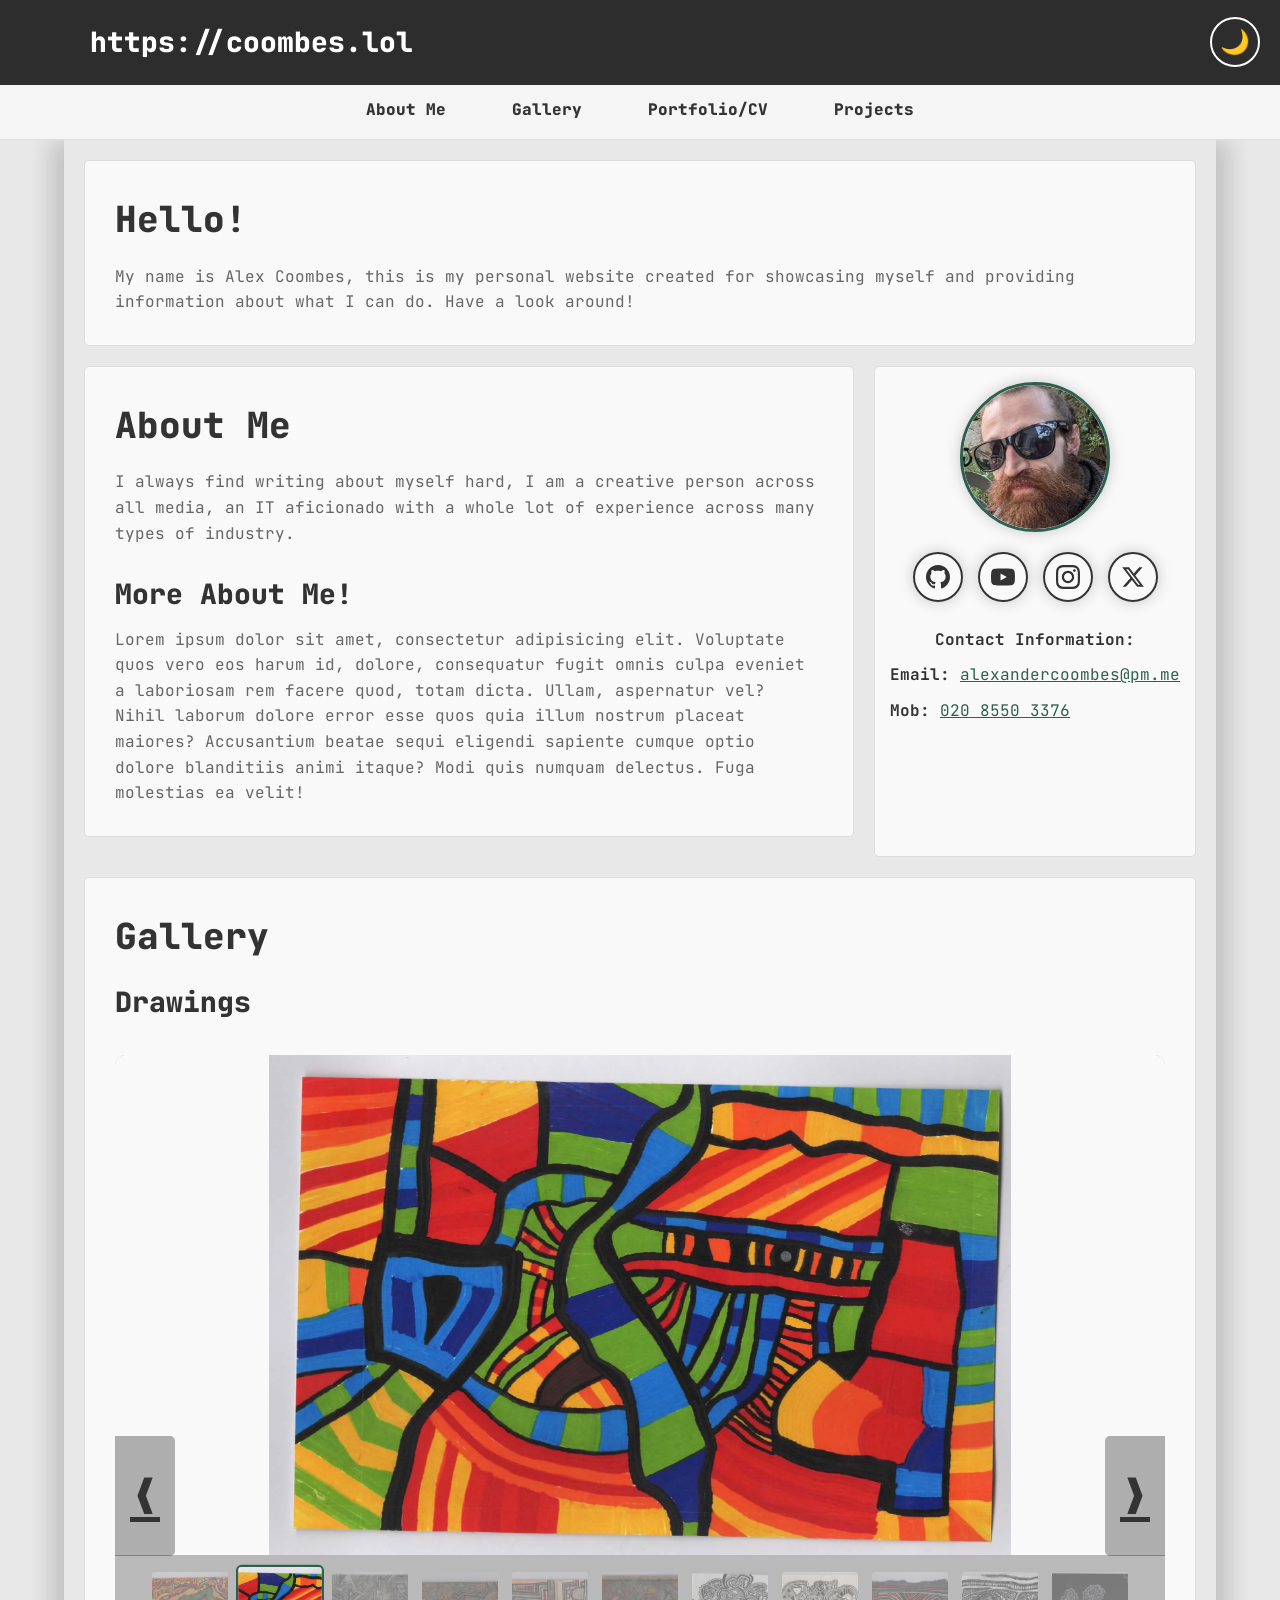
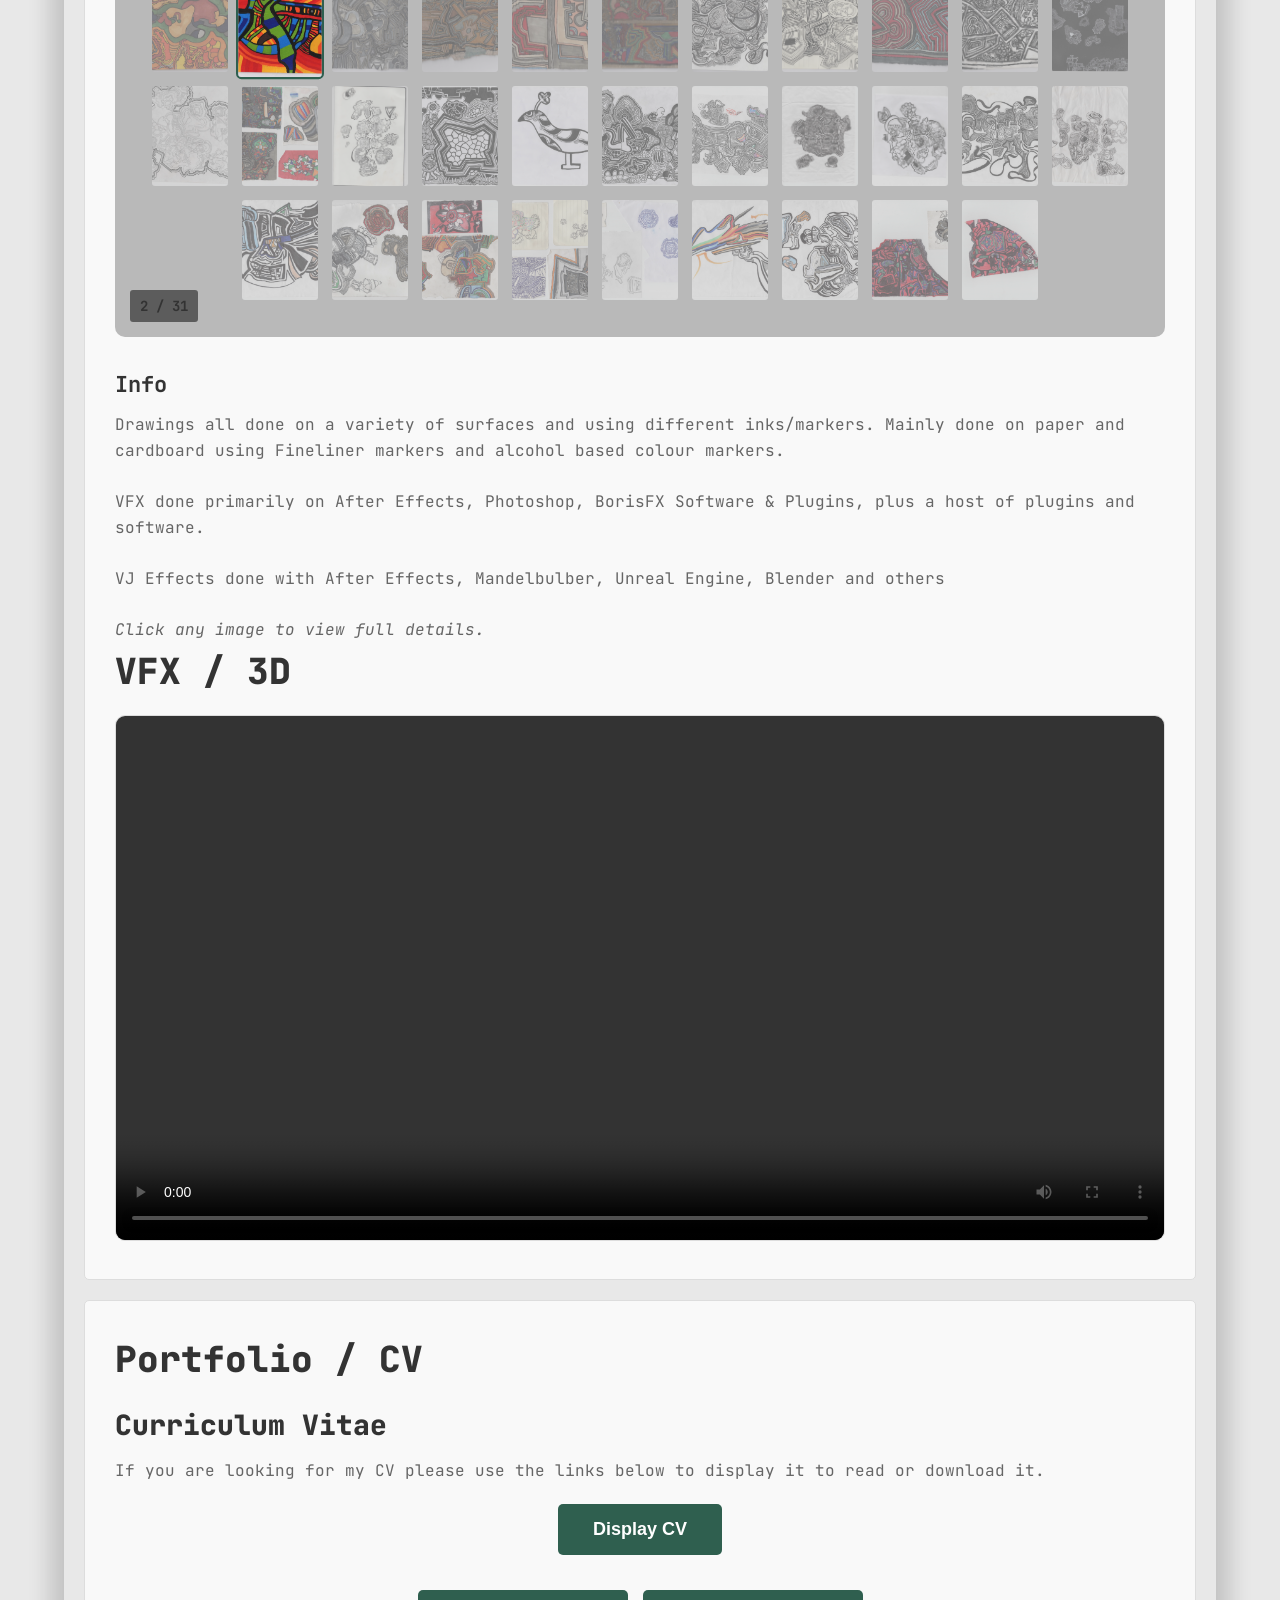
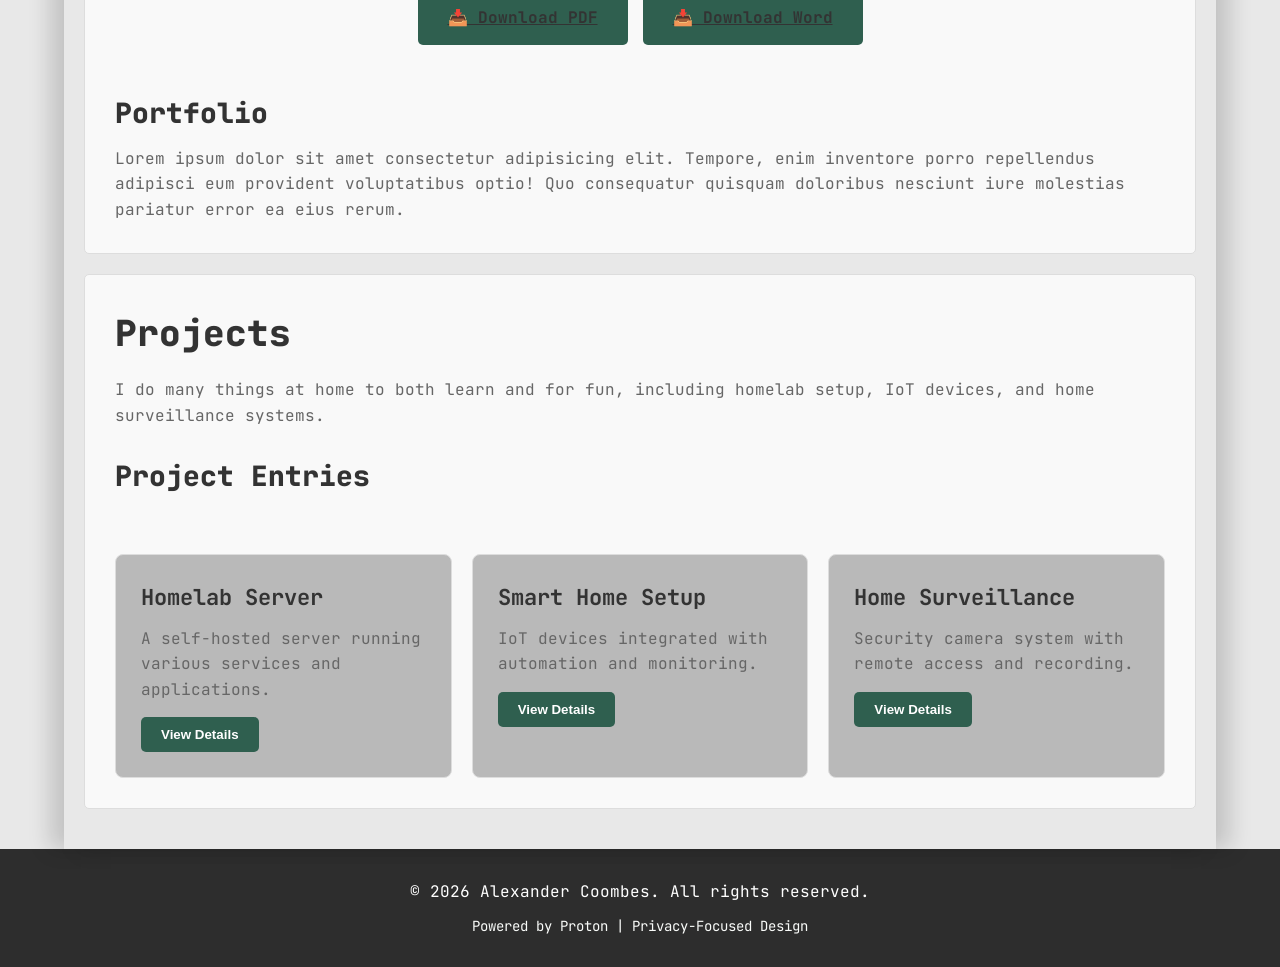
==== commit 54dd0916: "Video player added" ====
--- a/index.html
+++ b/index.html
@@ -305,7 +305,7 @@
       </div>
       <div class="gallery-modal-info">
         <h2 id="gallery1-title">Artwork Title 1</h2>
-        <p id="gallery1-desc">Description of artwork 1 goes here. Created using fineliner markers on paper. Describe the technique, inspiration, and materials used for this piece.</p>
+        <p id="gallery1-desc">Description of artwork 1 goes here. Created using fineliner markers on paper. Describe the technique, inspiration, and materials used for this piece. lorem*2</p>
       </div>
     </div>
   </div>
@@ -850,6 +850,13 @@
     </div>
   </div>
 </div>
+
+<h2>VFX / 3D</h2>
+
+<video controls preload="metadata" style="width: 100%; border-radius: 10px; border: 1px solid var(--border-color);">
+  <source src="video/frame1.mp4" type="video/mp4">
+  Your browser does not support the video tag.
+</video>
 
 </section>
 
--- a/stylesheet.css
+++ b/stylesheet.css
@@ -4,7 +4,7 @@
 :root {
   --bg-body: #e8e8e8;
   --bg-primary: #f9f9f9;
-  --bg-secondary: #f0f0f0;
+  --bg-secondary: #b9b9b9;
   --bg-navbar: #f5f5f5;
   --text-primary: #333333;
   --text-secondary: #666666;
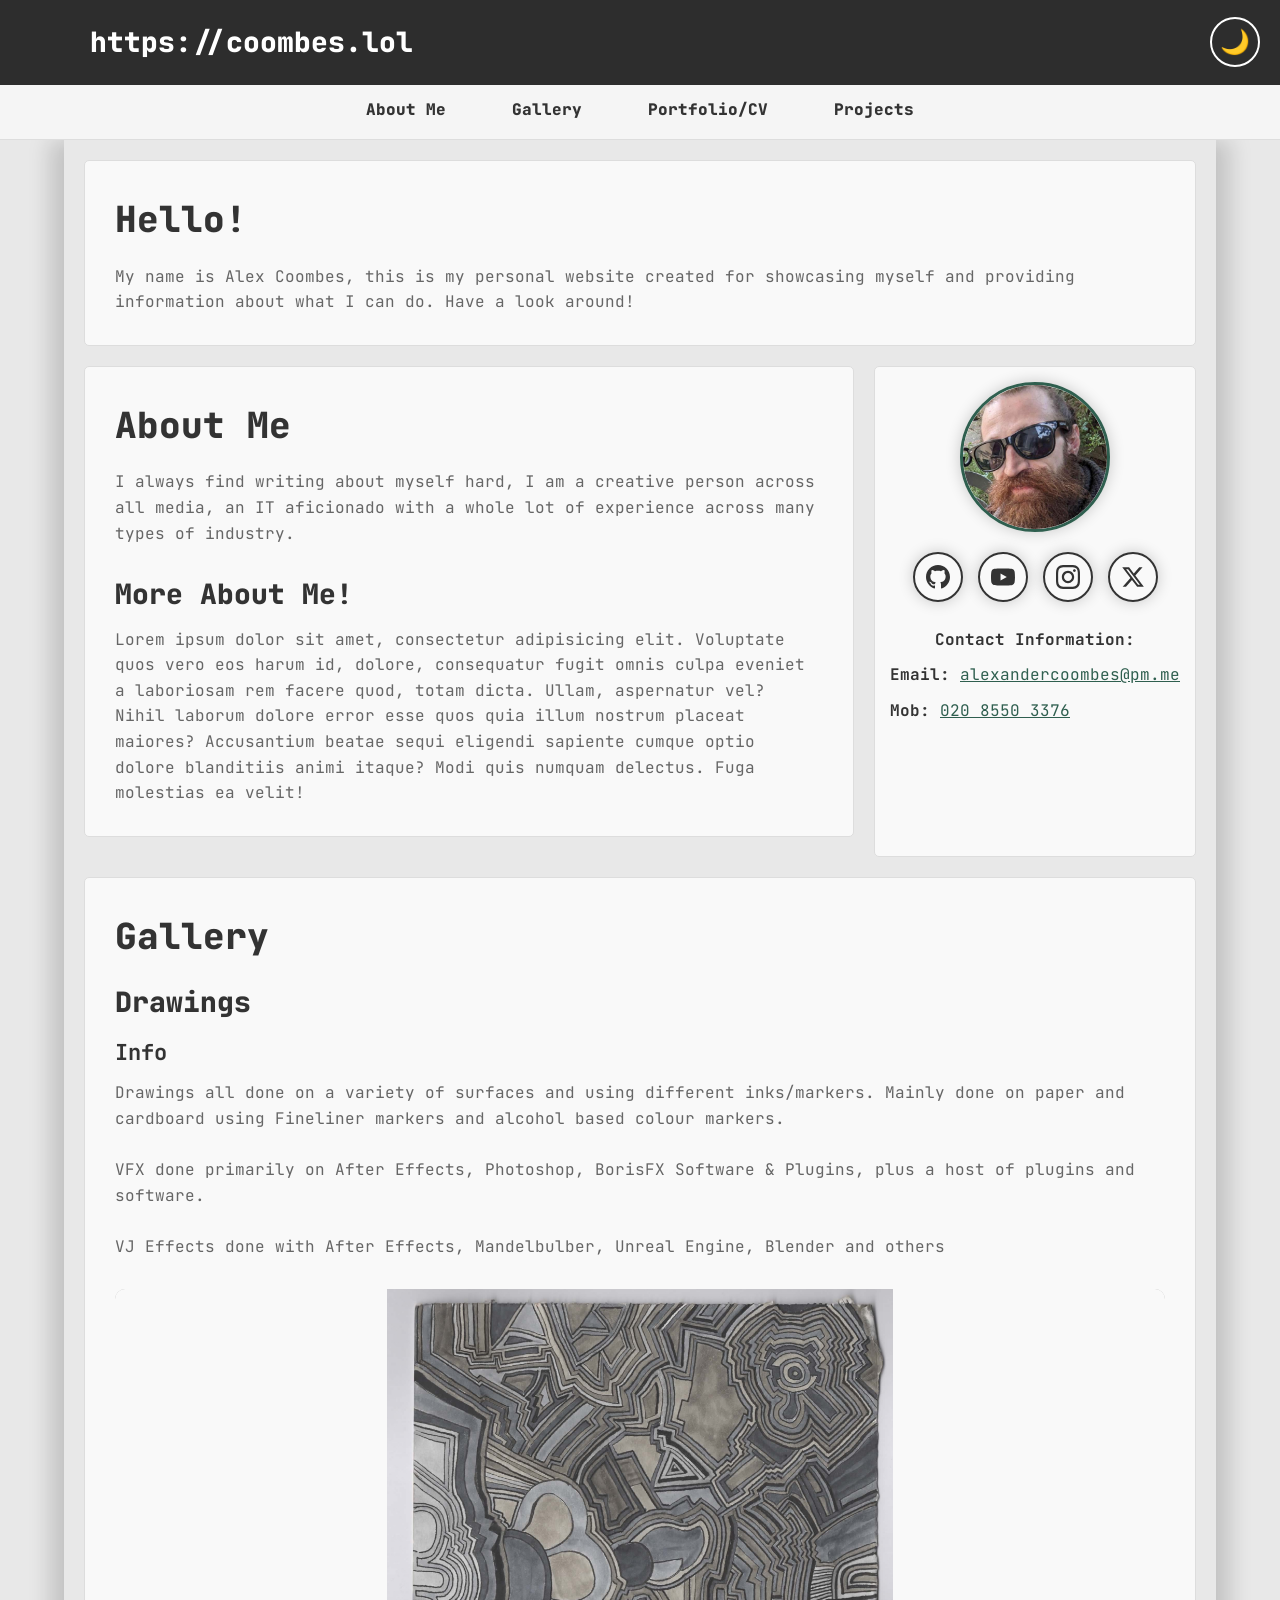
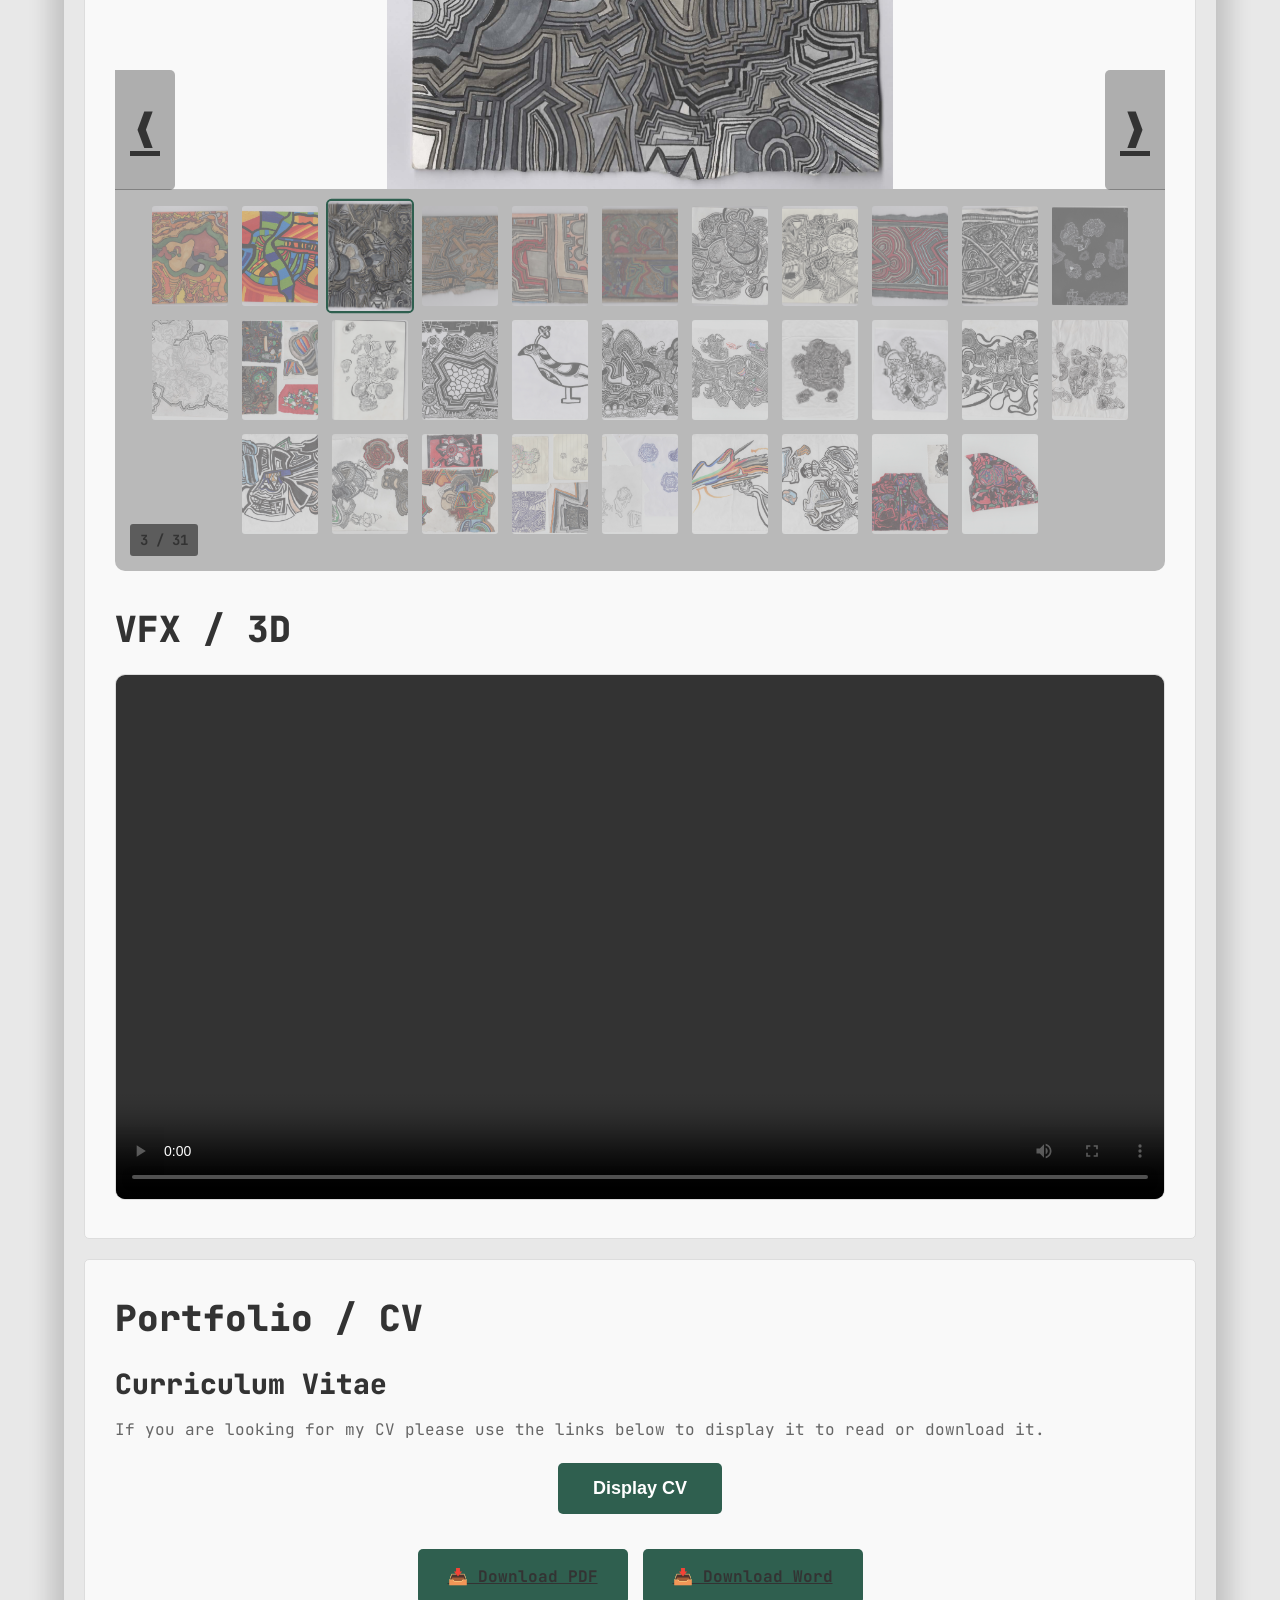
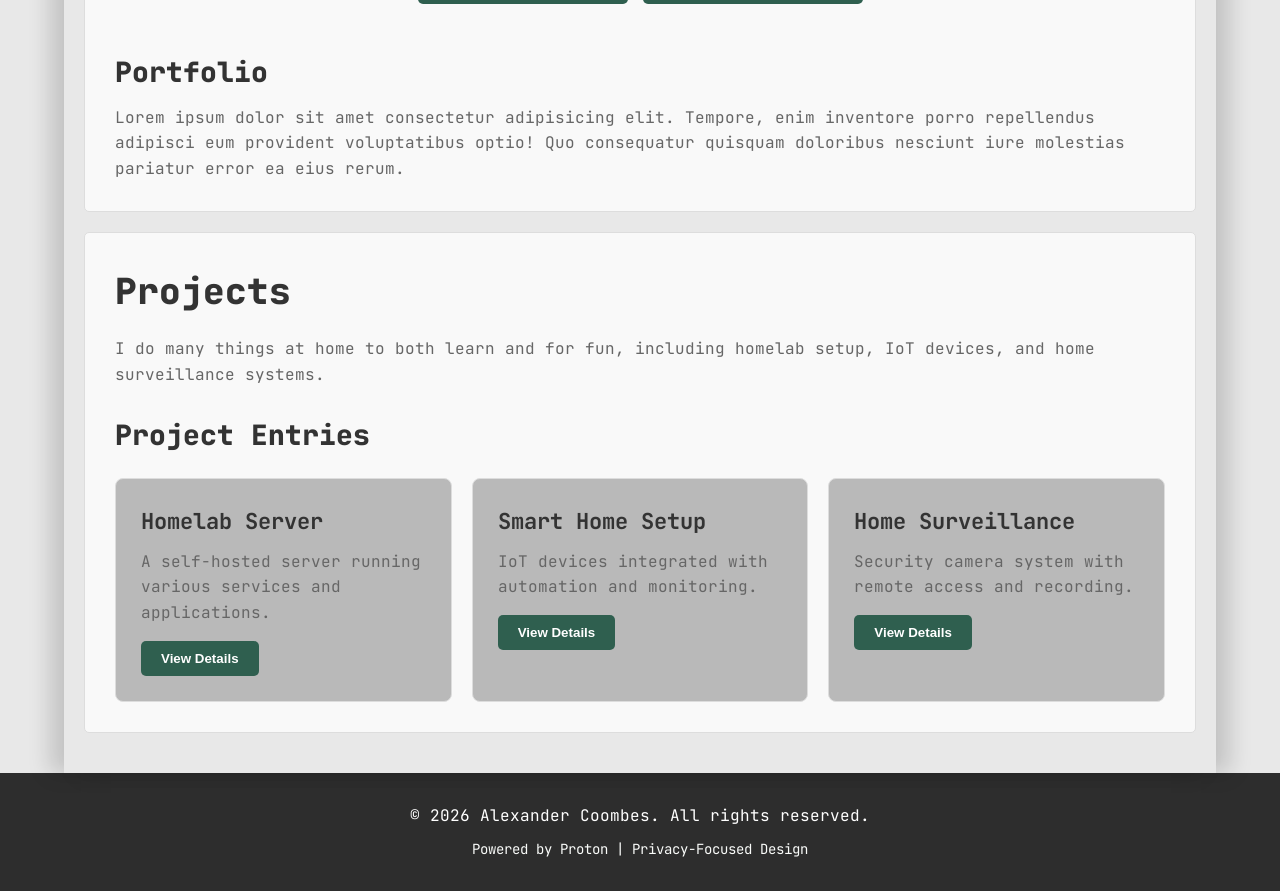
==== commit 7925feef: "updated" ====
--- a/index.html
+++ b/index.html
@@ -138,6 +138,13 @@
 <section class="content-section" id="gallery">
   <h2>Gallery</h2>
   <h3>Drawings</h3>
+  <h4>Info</h4>
+  <p>Drawings all done on a variety of surfaces and using different inks/markers. Mainly done on paper and cardboard using Fineliner markers and alcohol based colour markers.</p>
+  <br>
+  <p>VFX done primarily on After Effects, Photoshop, BorisFX Software & Plugins, plus a host of plugins and software.</p>
+  <br>
+  <p>VJ Effects done with After Effects, Mandelbulber, Unreal Engine, Blender and others</p>
+
   
   <!-- Slideshow Container -->
   <div class="slideshow-container" role="region" aria-label="Image slideshow" tabindex="0">
@@ -282,14 +289,7 @@
     <div class="slide-counter" aria-live="polite">1 / 30</div>
   </div>
 
-  <h4>Info</h4>
-  <p>Drawings all done on a variety of surfaces and using different inks/markers. Mainly done on paper and cardboard using Fineliner markers and alcohol based colour markers.</p>
-  <br>
-  <p>VFX done primarily on After Effects, Photoshop, BorisFX Software & Plugins, plus a host of plugins and software.</p>
-  <br>
-  <p>VJ Effects done with After Effects, Mandelbulber, Unreal Engine, Blender and others</p>
-  <br>
-  <p><em>Click any image to view full details.</em></p>
+
 
 <!-- Individual Gallery Modals - One for Each Image -->
 
@@ -901,7 +901,6 @@
   <br>
   
   <h3>Project Entries</h3>
-  <br>
   
   <!-- Project 1 -->
   <div class="project-list">
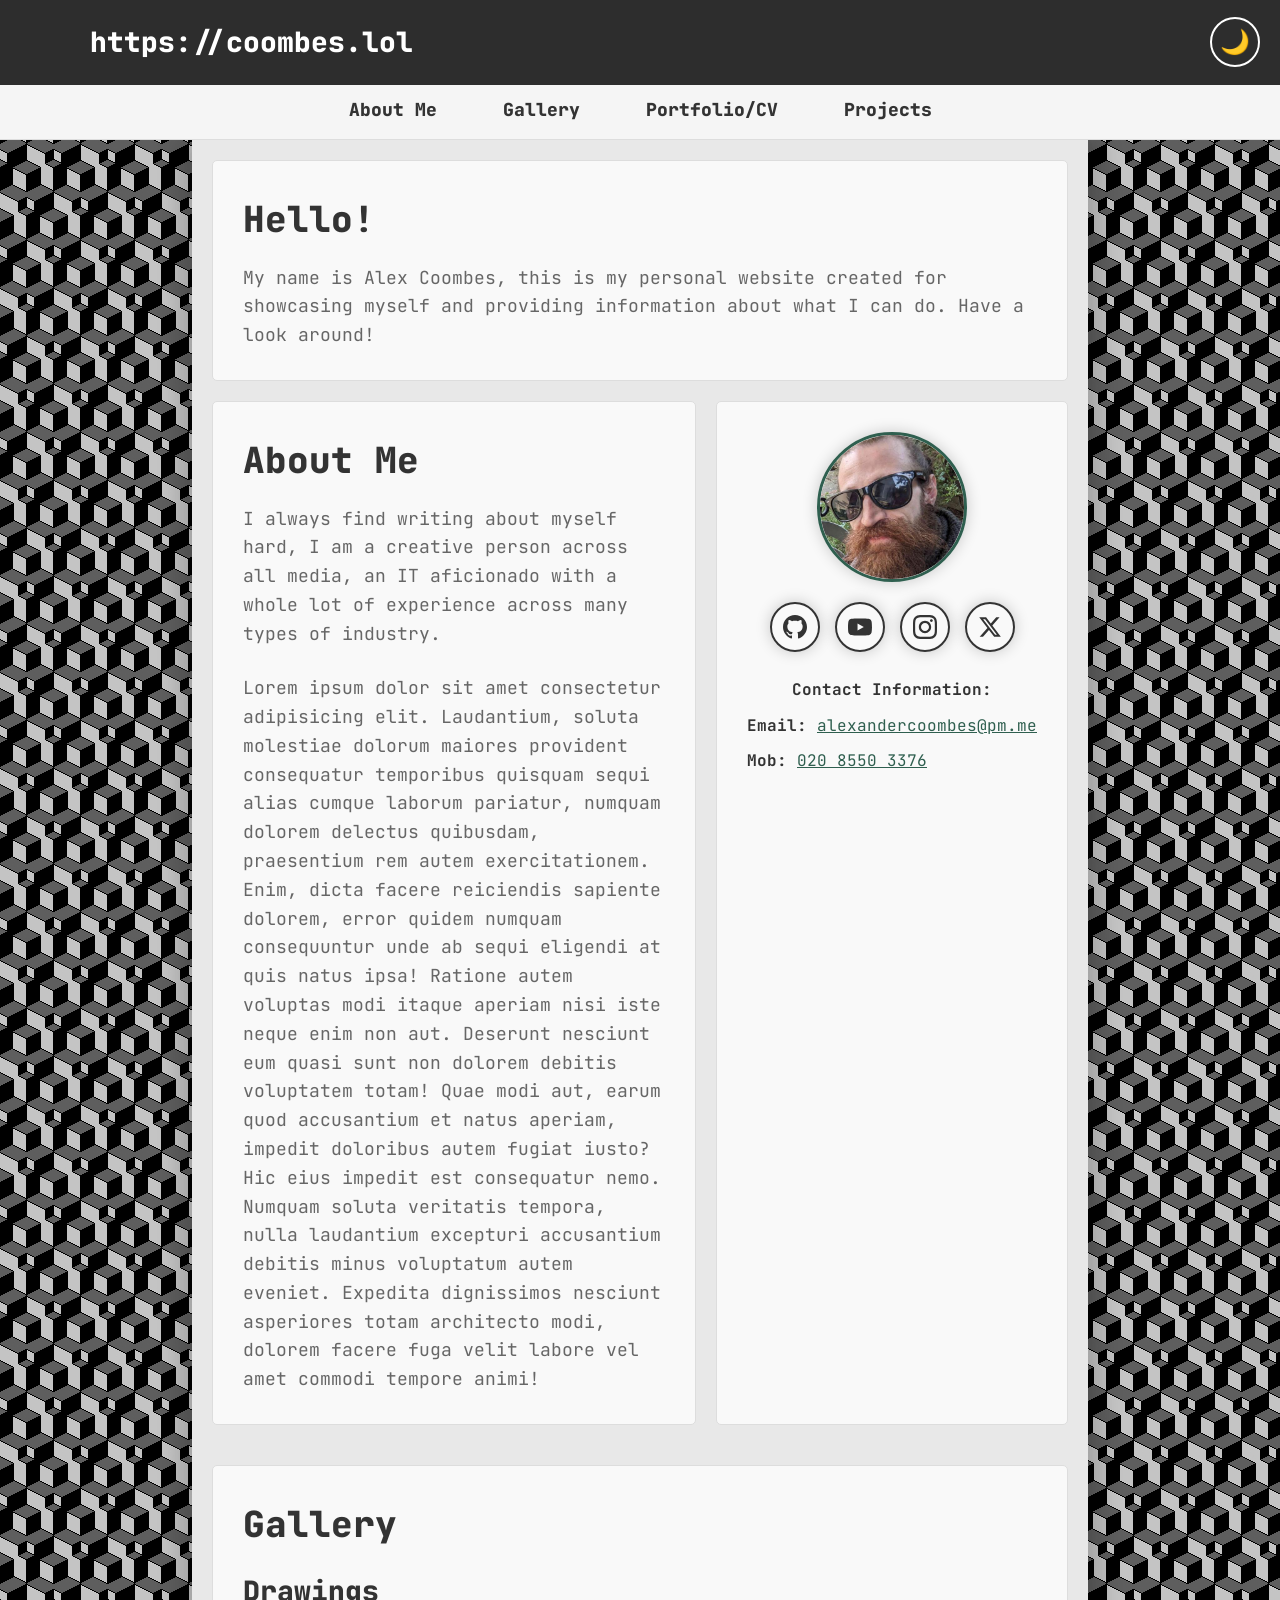
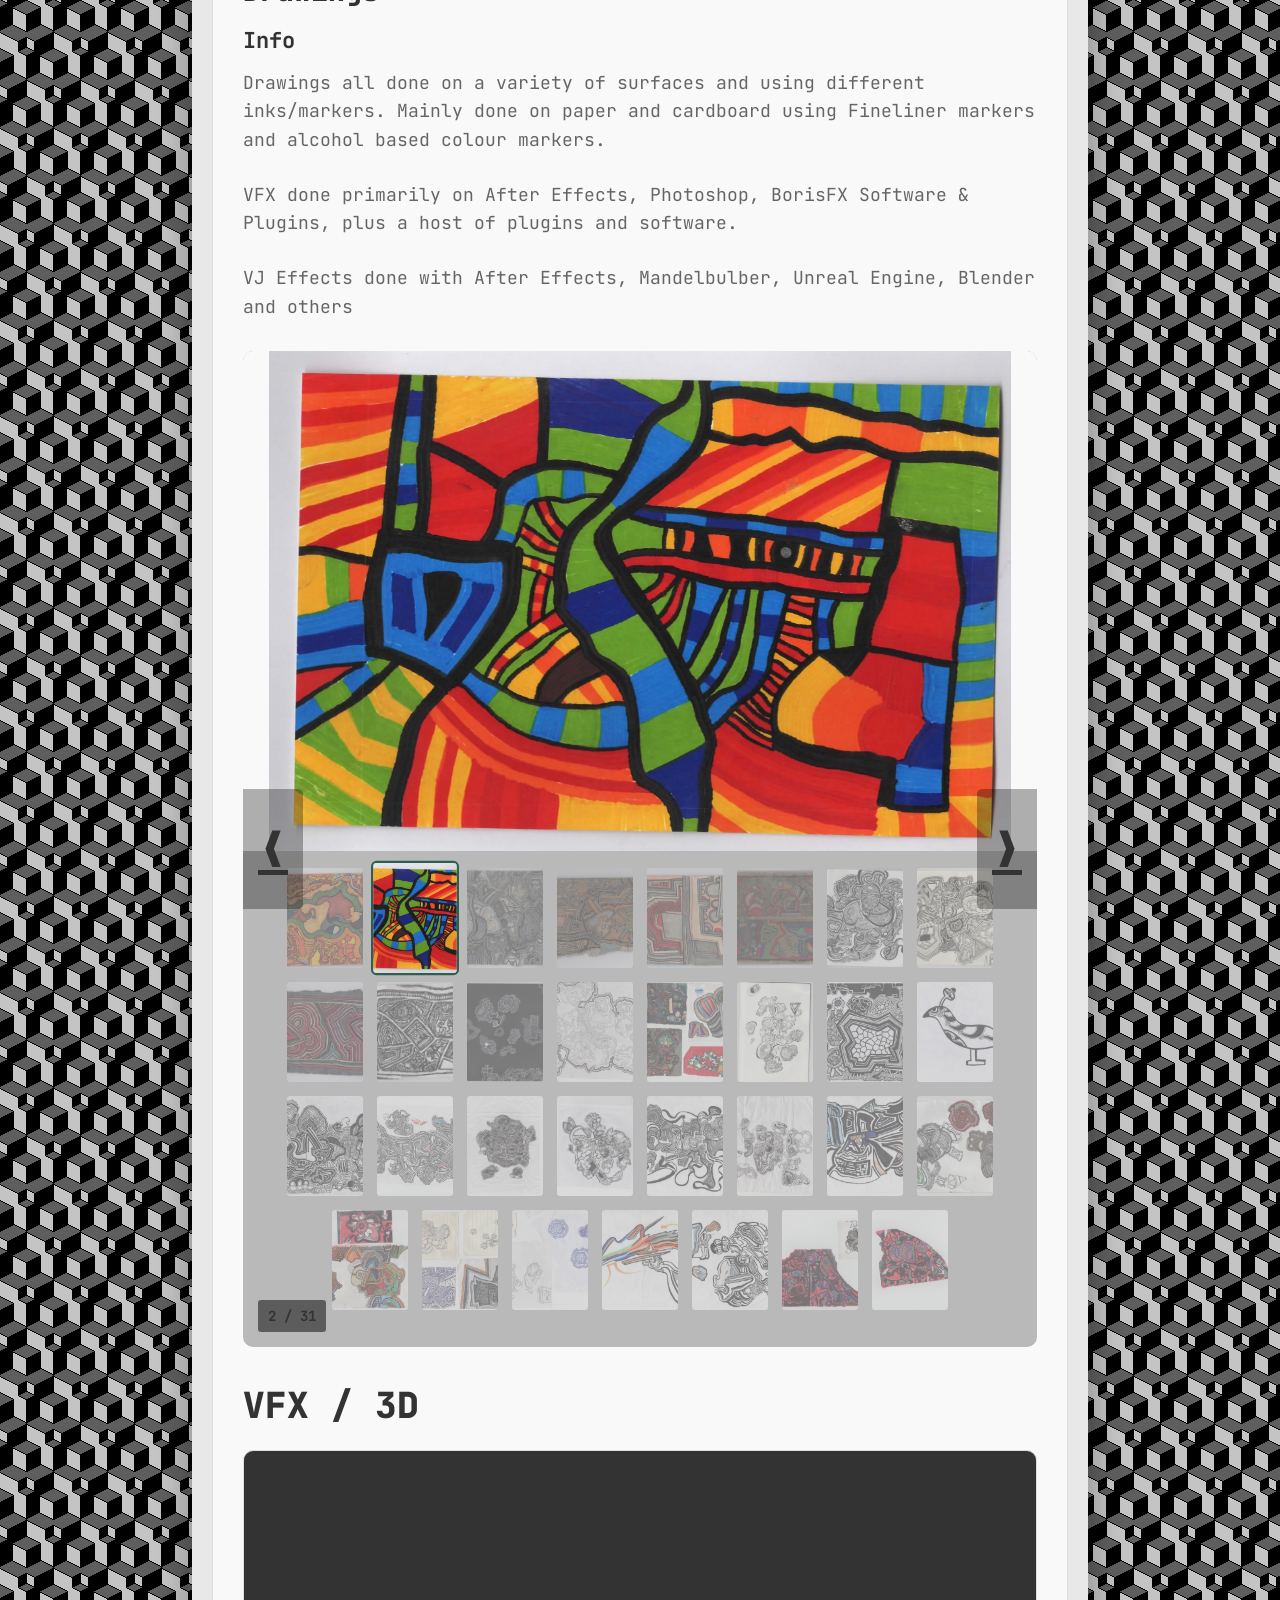
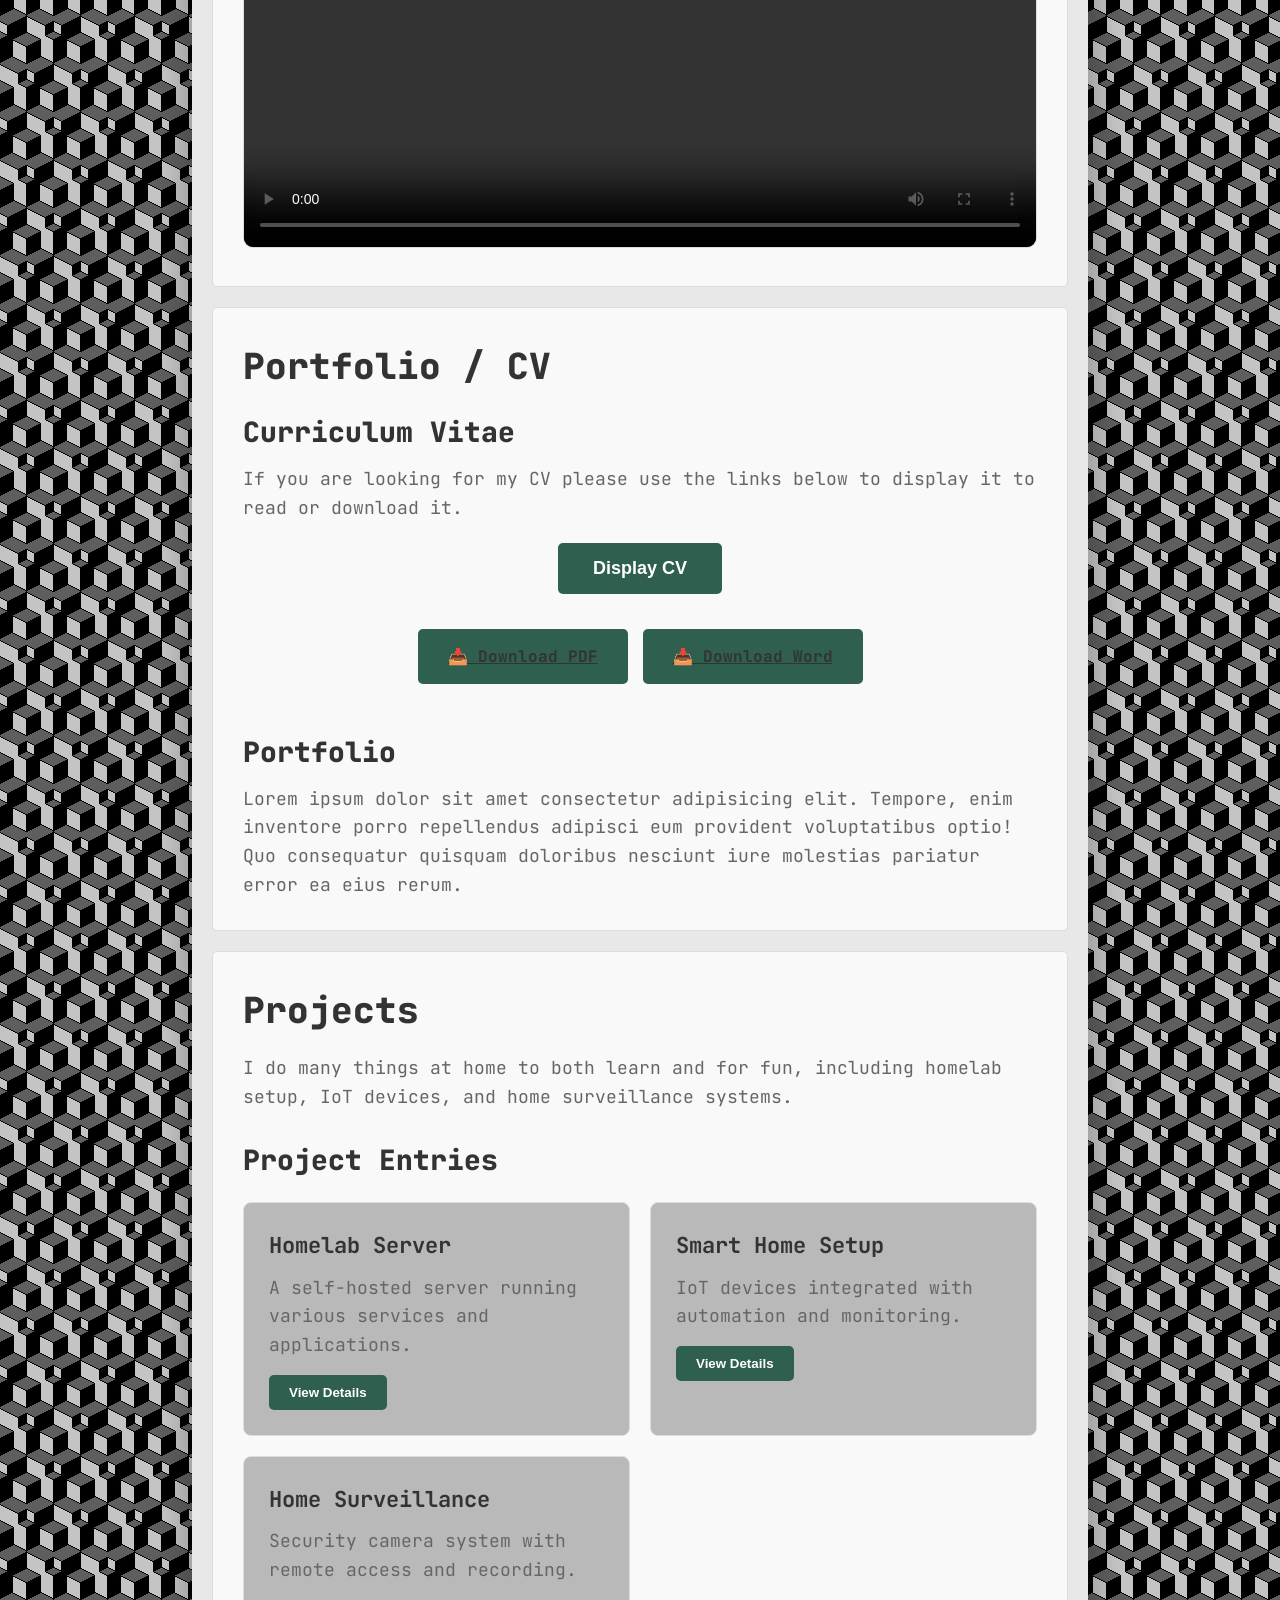
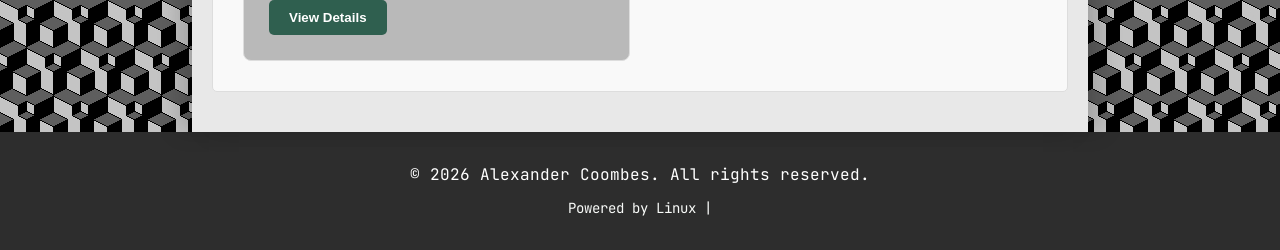
==== commit 37ea4f21: "file cleanup before mobile use changes" ====
--- a/index.html
+++ b/index.html
@@ -53,10 +53,10 @@
             <h2>About Me</h2>
             <p>I always find writing about myself hard, I am a creative person across all media, an IT aficionado with a whole lot of experience across many types of industry.</p>
             <br>
-            <h3>More About Me!</h3>
-            <p>Lorem ipsum dolor sit amet, consectetur adipisicing elit. Voluptate quos vero eos harum id, dolore, consequatur fugit omnis culpa eveniet a laboriosam rem facere quod, totam dicta. Ullam, aspernatur vel?
-            Nihil laborum dolore error esse quos quia illum nostrum placeat maiores? Accusantium beatae sequi eligendi sapiente cumque optio dolore blanditiis animi itaque? Modi quis numquam delectus. Fuga molestias ea velit!</p>
-
+            <p>Lorem ipsum dolor sit amet consectetur adipisicing elit. Laudantium, soluta molestiae dolorum maiores provident consequatur temporibus quisquam sequi alias cumque laborum pariatur, numquam dolorem delectus quibusdam, praesentium rem autem exercitationem.
+            Enim, dicta facere reiciendis sapiente dolorem, error quidem numquam consequuntur unde ab sequi eligendi at quis natus ipsa! Ratione autem voluptas modi itaque aperiam nisi iste neque enim non aut.
+            Deserunt nesciunt eum quasi sunt non dolorem debitis voluptatem totam! Quae modi aut, earum quod accusantium et natus aperiam, impedit doloribus autem fugiat iusto? Hic eius impedit est consequatur nemo.
+            Numquam soluta veritatis tempora, nulla laudantium excepturi accusantium debitis minus voluptatum autem eveniet. Expedita dignissimos nesciunt asperiores totam architecto modi, dolorem facere fuga velit labore vel amet commodi tempore animi!</p>
           </section>
         </div>
         
@@ -1006,7 +1006,7 @@
   <!-- Full-width Footer -->
   <footer class="footer">
     <p>&copy; 2026 Alexander Coombes. All rights reserved.</p>
-    <p class="footer-subtext">Powered by Proton | Privacy-Focused Design</p>
+    <p class="footer-subtext">Powered by Linux | </p>
   </footer>
 
   <!-- Theme Toggle Script -->
--- a/stylesheet.css
+++ b/stylesheet.css
@@ -16,6 +16,7 @@
   --border-color: #dddddd;
   --shadow-glow: rgba(0, 0, 0, 0.15);
   --profile-glow: rgba(0, 0, 0, 0.2);
+  --bg-light-image: url("img/bgtile-02.jpg");
 }
 
 .dark-theme {
@@ -33,6 +34,7 @@
   --border-color: #444444;
   --shadow-glow: rgba(0, 0, 0, 0.5);
   --profile-glow: rgba(30, 30, 30, 0.4);
+  --bg-dark-image: url("img/bgtile-01.jpg");
 }
 
 /* ============================================
@@ -60,15 +62,30 @@
   font-family: 'JetBrains Mono', monospace;
   line-height: 1.6;
   color: var(--text-primary);
+  background-image: var(--bg-light-image);
   background-color: var(--bg-body);
+  background-repeat: repeat;
+  background-size: auto;
   min-height: 100vh;
   display: flex;
   flex-direction: column;
 }
 
+body.dark-theme {
+  background-image: var(--bg-dark-image);
+}
+
 /* ============================================
    TYPOGRAPHY
 ============================================ */
+.content-section h1 {
+  color: var(--text-primary);
+  margin-bottom: 15px;
+  font-size: 42px;
+  font-weight: 900;
+}
+
+
 .content-section h2 {
   color: var(--text-primary);
   margin-bottom: 15px;
@@ -92,6 +109,7 @@
 
 .content-section p {
   color: var(--text-secondary);
+  font-size: 18px;
 }
 
 .content-section a {
@@ -222,6 +240,7 @@
   padding: 10px 28px;
   text-decoration: none;
   border-radius: 5px;
+  font-size: 18px;
   font-weight: 900;
   margin: 5px;
   display: flex;
@@ -253,8 +272,8 @@
    WRAPPER & LAYOUT
 ============================================ */
 .wrapper {
-  max-width: 1200px;
-  width: 90%;
+  max-width: 85%;
+  width: 70%;
   margin: 0 auto;
   padding: 20px;
   flex: 1;
@@ -263,6 +282,7 @@
     -15px 0 20px 0 var(--shadow-glow),
     15px 0 20px 0 var(--shadow-glow);
   margin-top: 140px;
+  background-color: var(--bg-body);
 }
 
 .content-section {
@@ -294,12 +314,13 @@
 .sidebar {
   flex: 1;
   background-color: var(--bg-primary);
-  padding: 15px;
+  padding: 30px;
   border-radius: 5px;
   border: 1px solid var(--border-color);
   min-height: 100%;
   align-items: center;
   text-align: center;
+  margin-bottom: 20px;
 }
 
 .sidebar .contact-info a {
